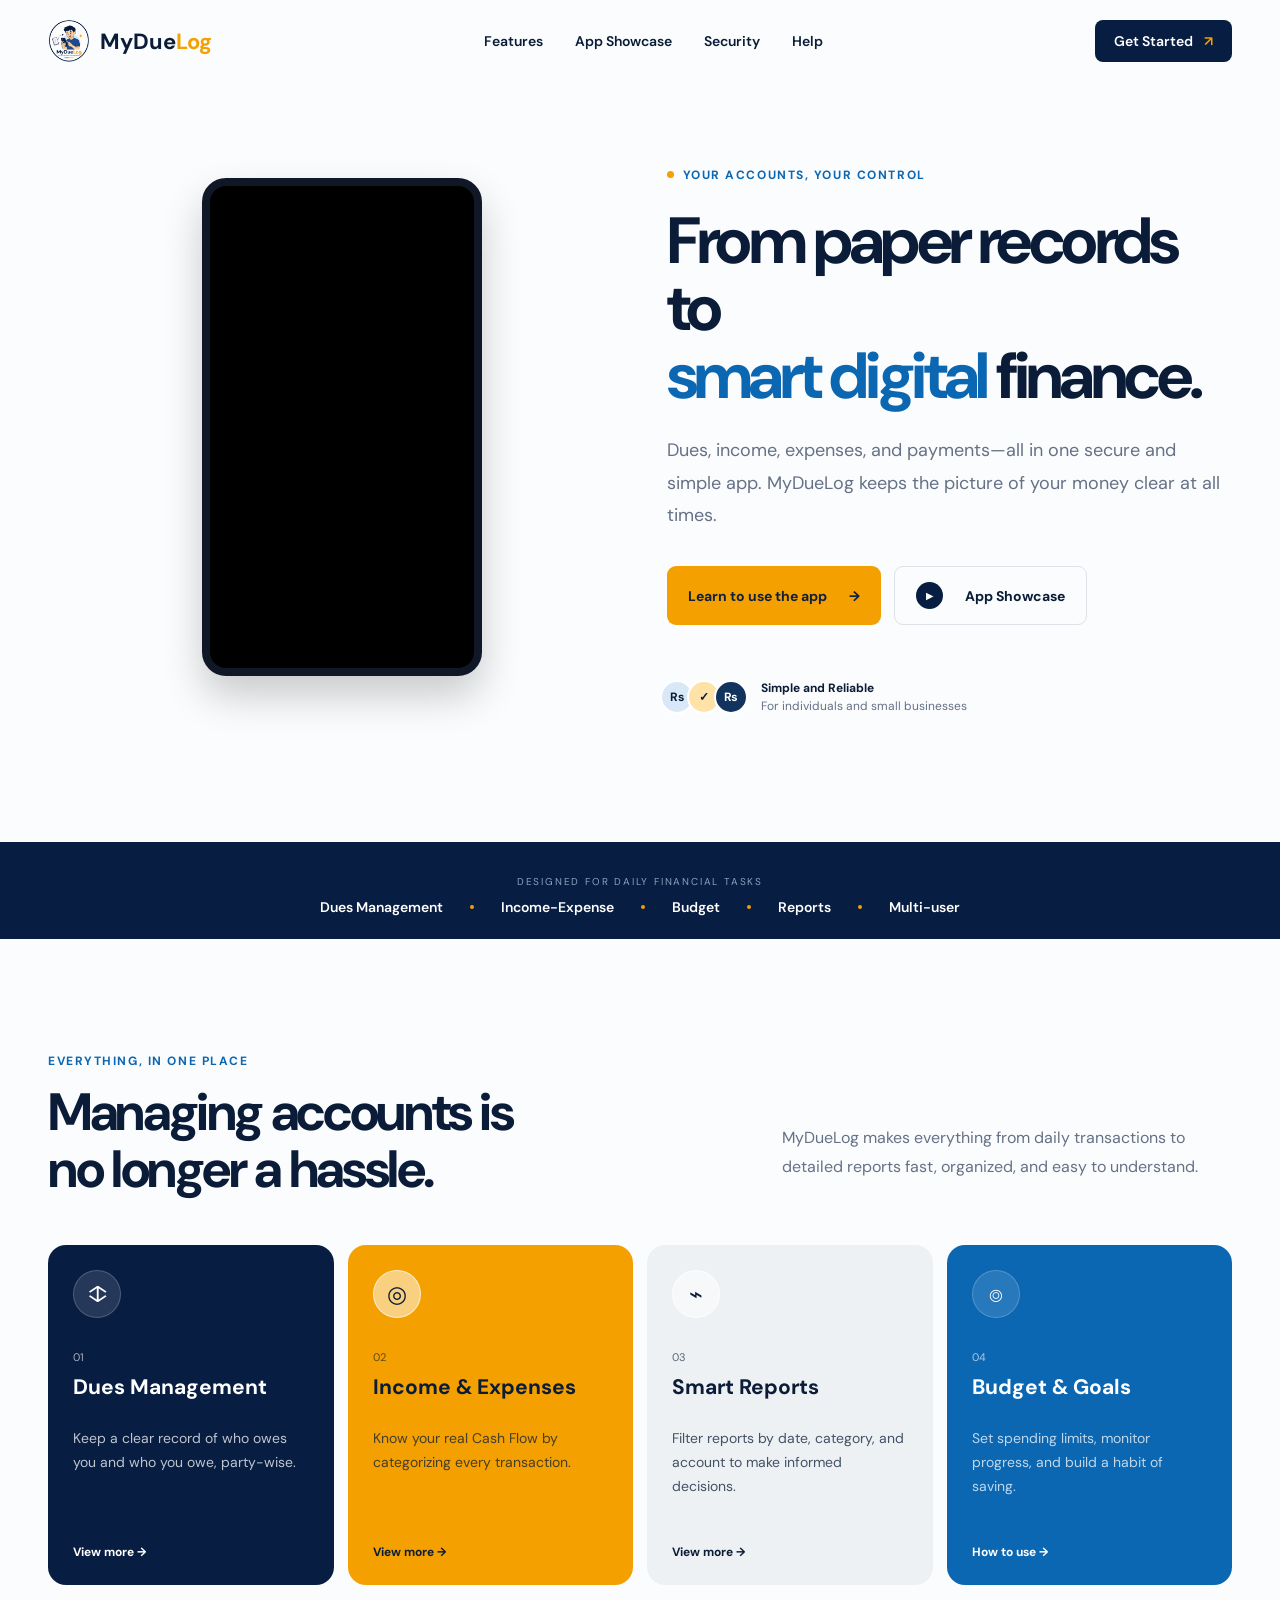
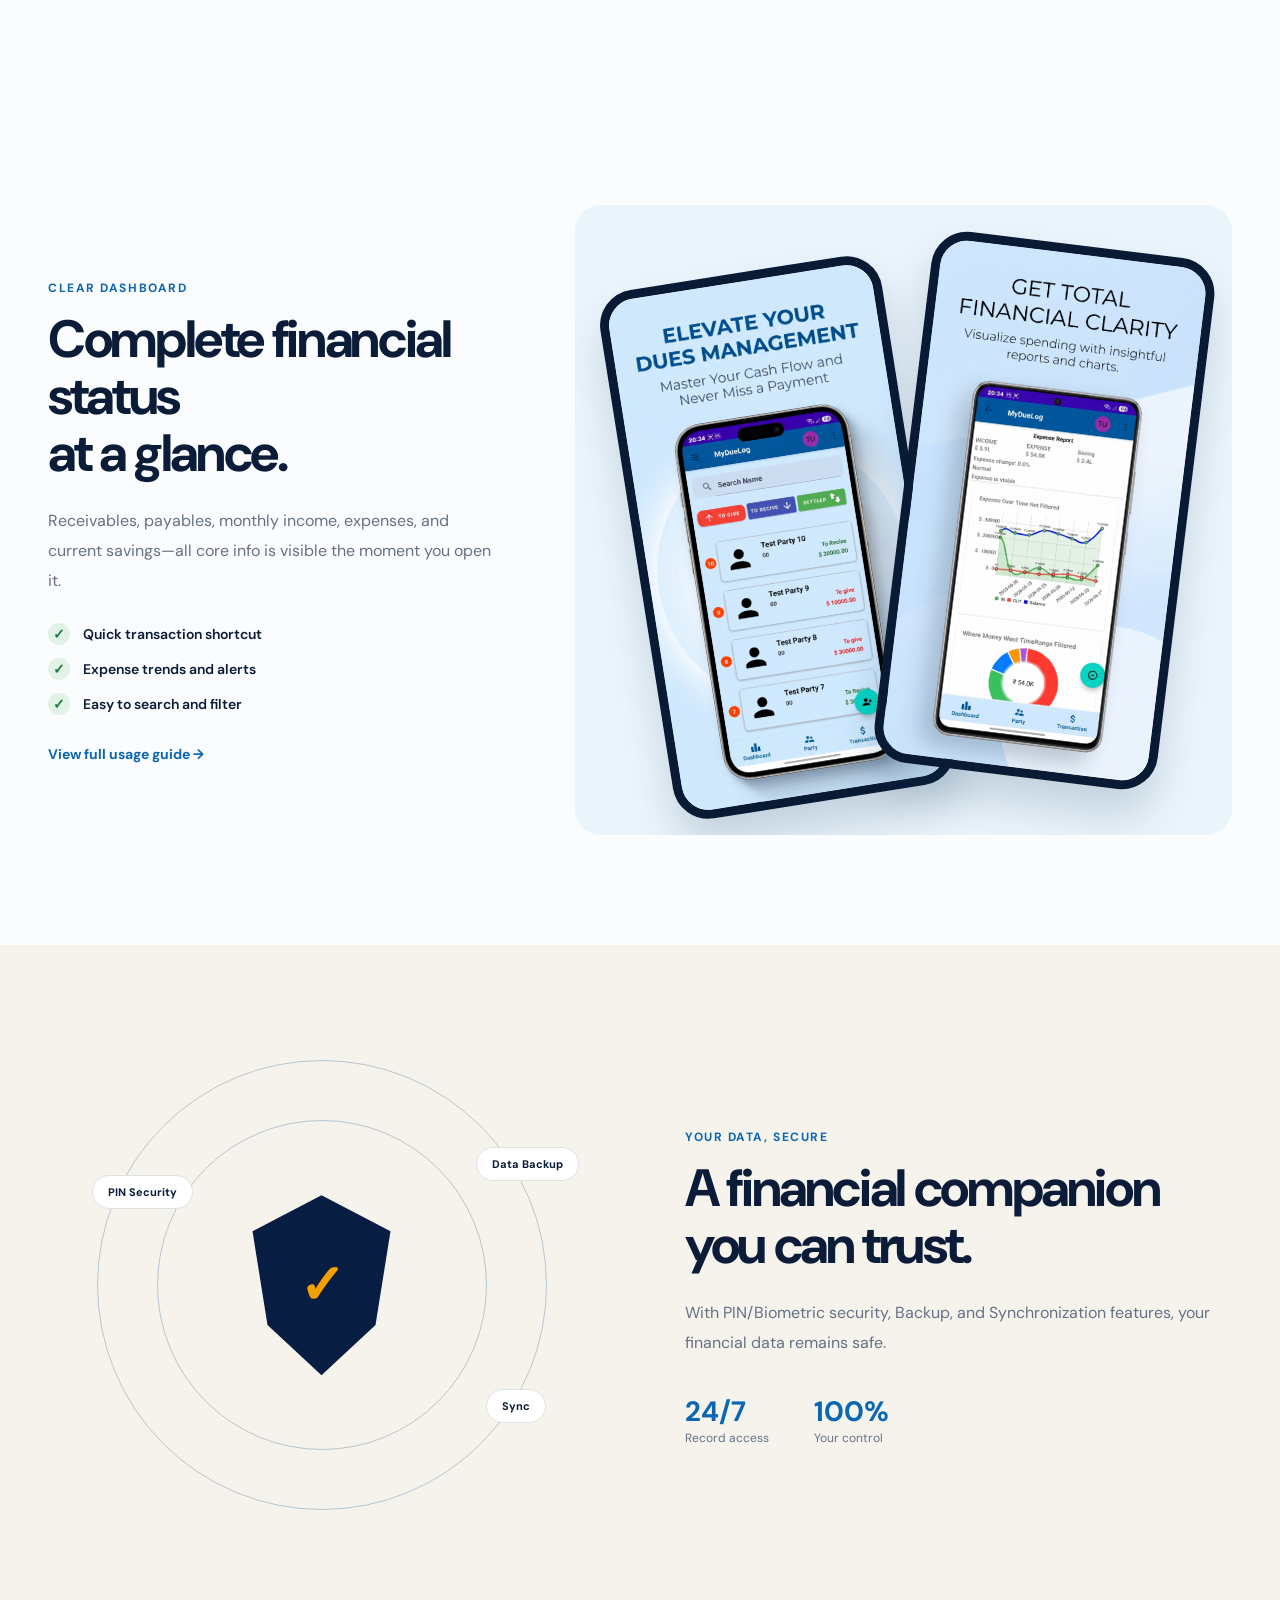
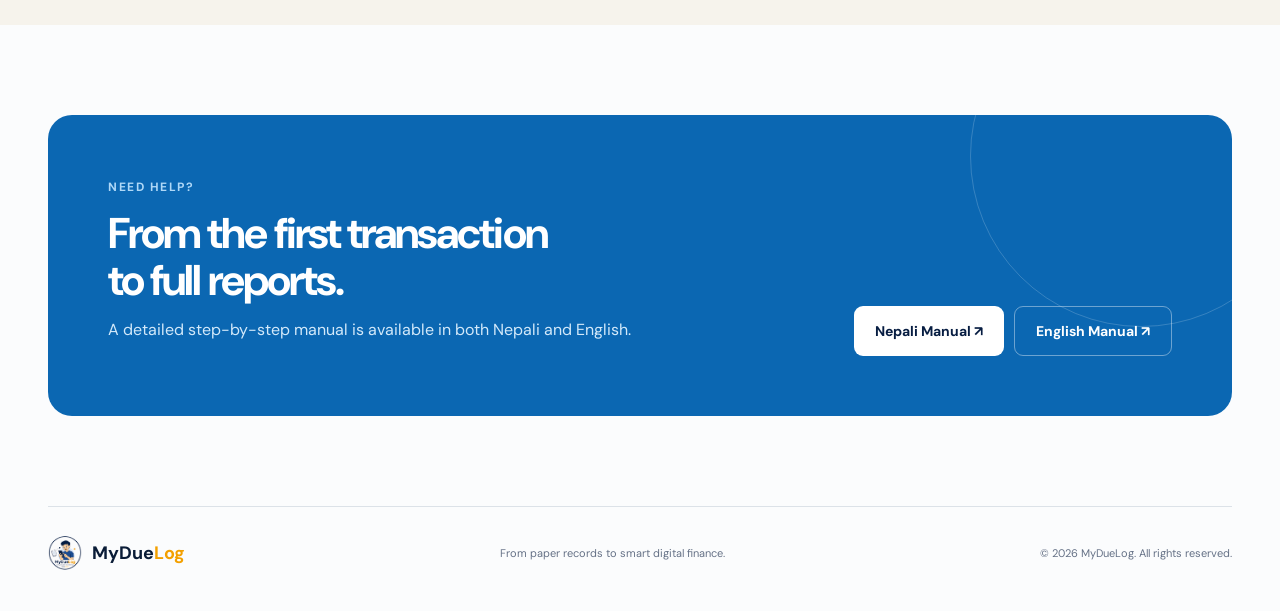
==== manual/index.html @ 01aeb129 "Update index.html" ====
<!doctype html>
<html lang="en">
<head>
  <meta charset="UTF-8" />
  <meta name="viewport" content="width=device-width, initial-scale=1.0" />
  <meta name="description" content="MyDueLog — Easily manage dues, income, expenses, and financial reports with this Android app." />
  <title>MyDueLog — Smart Digital Accounting</title>

  <link rel="preconnect" href="https://fonts.googleapis.com">
  <link rel="preconnect" href="https://fonts.gstatic.com" crossorigin>
  <link href="https://fonts.googleapis.com/css2?family=DM+Sans:wght@400;500;600;700&family=Noto+Sans+Devanagari:wght@400;500;600;700;800&display=swap" rel="stylesheet">

  <link rel="stylesheet" href="styles.css">
  <link rel="stylesheet" href="mobile.css">
</head>
  
<body>

<header class="site-header">
  <a class="brand" href="#home" aria-label="MyDueLog Homepage">
    <img src="images/app_logo_1024_1024.png" alt="MyDueLog Logo">
    <span>MyDue<span>Log</span></span>
  </a>

  <nav aria-label="Main Navigation">
    <a href="#features">Features</a>
    <a href="#showcase">App Showcase</a>
    <a href="#security">Security</a>
    <a href="#manual">Help</a>
  </nav>

  <a class="header-cta" href="#manual">
    Get Started <span>↗</span>
  </a>

  <button class="menu-btn" aria-label="Open Menu" aria-expanded="false">
    <span></span>
    <span></span>
  </button>
</header>

<main>

<section class="hero" id="home">

  <!-- १. भिडियोको भागलाई माथि ल्याइएको छ -->
  <div class="hero-visual reveal">
    
    <!-- Vimeo Mobile Video Container -->
    <div class="video-wrapper" style="position: relative; width: 100%; max-width: 280px; aspect-ratio: 9/16; margin: 0 auto 40px auto; border-radius: 24px; border: 8px solid #101828; overflow: hidden; box-shadow: 0 20px 40px rgba(0,0,0,0.2); z-index: 99; background: #000;">
      <iframe 
        src="https://player.vimeo.com/video/1214963630?badge=0&amp;autopause=0&amp;player_id=0&amp;app_id=58479&amp;autoplay=1&amp;muted=1&amp;loop=1" 
        frameborder="0" 
        allow="autoplay; fullscreen; picture-in-picture; clipboard-write; encrypted-media; web-share" 
        style="position:absolute; top:0; left:0; width:100%; height:100%;" 
        title="MyDueLog App Showcase">
      </iframe>
    </div>
    <script src="https://player.vimeo.com/api/player.js"></script>

  </div>

  <!-- २. लेखाइको भागलाई तल सारिएको छ -->
  <div class="hero-copy reveal">
    <div class="eyebrow">
      <span></span>
      Your accounts, your control
    </div>

    <h1>
      From paper records to<br>
      <em>smart digital</em> finance.
    </h1>

    <p>
      Dues, income, expenses, and payments—all in one secure and simple app.
      MyDueLog keeps the picture of your money clear at all times.
    </p>

    <div class="hero-actions">
      <a class="btn primary" href="#manual">
        Learn to use the app
        <span>→</span>
      </a>

      <a class="btn ghost" href="#showcase">
        <span class="play">▶</span>
        App Showcase
      </a>
    </div>

    <div class="trust-row">
      <div class="avatars">
        <span>Rs</span>
        <span>✓</span>
        <span>₨</span>
      </div>

      <p>
        <strong>Simple and Reliable</strong><br>
        For individuals and small businesses
      </p>
    </div>
  </div>

</section>

<section class="proof">
  <p>Designed for daily financial tasks</p>
  <div>
    <span>Dues Management</span>
    <i></i>
    <span>Income-Expense</span>
    <i></i>
    <span>Budget</span>
    <i></i>
    <span>Reports</span>
    <i></i>
    <span>Multi-user</span>
  </div>
</section>

<section class="features section" id="features">
  <div class="section-head reveal">
    <div>
      <span class="kicker">Everything, in one place</span>
      <h2>
        Managing accounts is<br>
        no longer a hassle.
      </h2>
    </div>
    <p>
      MyDueLog makes everything from daily transactions to detailed reports
      fast, organized, and easy to understand.
    </p>
  </div>

  <div class="feature-grid">
    <article class="feature-card dark reveal">
      <div class="icon">↕</div>
      <span>01</span>
      <h3>Dues Management</h3>
      <p>
        Keep a clear record of who owes you and
        who you owe, party-wise.
      </p>
      <a href="#showcase">View more →</a>
    </article>

    <article class="feature-card orange reveal">
      <div class="icon">◎</div>
      <span>02</span>
      <h3>Income & Expenses</h3>
      <p>
        Know your real Cash Flow by 
        categorizing every transaction.
      </p>
      <a href="#showcase">View more →</a>
    </article>

    <article class="feature-card light reveal">
      <div class="icon">⌁</div>
      <span>03</span>
      <h3>Smart Reports</h3>
      <p>
        Filter reports by date, category, and account
        to make informed decisions.
      </p>
      <a href="#showcase">View more →</a>
    </article>

    <article class="feature-card blue reveal">
      <div class="icon">⌾</div>
      <span>04</span>
      <h3>Budget & Goals</h3>
      <p>
        Set spending limits, monitor progress,
        and build a habit of saving.
      </p>
      <a href="#manual">How to use →</a>
    </article>
  </div>
</section>

<section class="showcase section" id="showcase">
  <div class="showcase-copy reveal">
    <span class="kicker">Clear Dashboard</span>
    <h2>
      Complete financial status<br>
      at a glance.
    </h2>
    <p>
      Receivables, payables, monthly income,
      expenses, and current savings—all core info
      is visible the moment you open it.
    </p>
    <ul>
      <li><span>✓</span> Quick transaction shortcut</li>
      <li><span>✓</span> Expense trends and alerts</li>
      <li><span>✓</span> Easy to search and filter</li>
    </ul>
    <a class="text-link" href="#manual">View full usage guide →</a>
  </div>

  <div class="showcase-art reveal">
    <div class="screen back">
      <img src="images/party_dues.jpeg" alt="Party Dues">
    </div>
    <div class="screen front">
      <img src="images/income_expense_report.jpeg" alt="Income Expense Report">
    </div>
  </div>
</section>

<section class="security section" id="security">
  <div class="security-art reveal">
    <div class="shield">✓</div>
    <div class="ring r1"></div>
    <div class="ring r2"></div>
    <span class="chip c1">PIN Security</span>
    <span class="chip c2">Data Backup</span>
    <span class="chip c3">Sync</span>
  </div>

  <div class="security-copy reveal">
    <span class="kicker">Your data, secure</span>
    <h2>
      A financial companion<br>
      you can trust.
    </h2>
    <p>
      With PIN/Biometric security, Backup, and 
      Synchronization features, your financial
      data remains safe.
    </p>
    <div class="stats">
      <div>
        <strong>24/7</strong>
        <span>Record access</span>
      </div>
      <div>
        <strong>100%</strong>
        <span>Your control</span>
      </div>
    </div>
  </div>
</section>

<section class="manual section" id="manual">
  <div class="manual-card reveal">
    <div>
      <span class="kicker">Need help?</span>
      <h2>
        From the first transaction<br>
        to full reports.
      </h2>
      <p>
        A detailed step-by-step manual is available
        in both Nepali and English.
      </p>
    </div>

    <div class="manual-actions">
      <a class="btn white" href="pdf/manual_nepali.pdf" target="_blank">
        Nepali Manual ↗
      </a>
      <a class="btn outline-white" href="pdf/manual_eng.pdf" target="_blank">
        English Manual ↗
      </a>
    </div>
  </div>
</section>

</main>

<footer>
  <a class="brand" href="#home">
    <img src="images/app_logo_1024_1024.png" alt="MyDueLog Logo">
    <span>MyDue<span>Log</span></span>
  </a>
  <p>From paper records to smart digital finance.</p>
  <p>© <span id="year"></span> MyDueLog. All rights reserved.</p>
</footer>

<script src="script.js"></script>

</body>
</html>
---- manual/styles.css ----
:root{--navy:#071d42;--blue:#0b67b2;--orange:#f3a000;--cream:#f6f3ec;--ink:#0a1c37;--muted:#657186;--white:#fff;--line:#dce2e8}*{box-sizing:border-box}html{scroll-behavior:smooth}body{margin:0;color:var(--ink);background:#fbfcfd;font-family:"DM Sans","Noto Sans Devanagari",sans-serif}a{color:inherit;text-decoration:none}img{display:block;max-width:100%}.site-header{height:82px;display:flex;align-items:center;justify-content:space-between;max-width:1240px;margin:auto;padding:0 28px;position:relative;z-index:20}.brand{display:flex;align-items:center;gap:10px;font-size:22px;font-weight:700}.brand img{width:42px;height:42px;border-radius:50%}.brand>span>span{color:var(--orange)}nav{display:flex;gap:32px;font-size:14px;font-weight:600}nav a{transition:.2s}nav a:hover{color:var(--orange)}.header-cta{background:var(--navy);color:#fff;padding:12px 19px;border-radius:8px;font-size:14px;font-weight:600}.header-cta span{color:var(--orange);margin-left:8px}.menu-btn{display:none;border:0;background:none}.hero{max-width:1240px;min-height:700px;margin:auto;padding:60px 28px 90px;display:grid;grid-template-columns:1.02fr .98fr;align-items:center;gap:30px;overflow:hidden}.eyebrow,.kicker{text-transform:uppercase;letter-spacing:.13em;font-size:12px;font-weight:700;color:var(--blue)}.eyebrow{display:flex;align-items:center;gap:9px}.eyebrow span{height:7px;width:7px;background:var(--orange);border-radius:50%}.hero h1{font-size:clamp(50px,5.1vw,76px);line-height:1.04;letter-spacing:-.055em;margin:24px 0}.hero h1 em{color:var(--blue);font-style:normal}.hero-copy>p{max-width:570px;color:var(--muted);font-size:18px;line-height:1.8}.hero-actions{display:flex;gap:13px;margin:35px 0}.btn{display:inline-flex;align-items:center;justify-content:center;gap:22px;border-radius:9px;padding:15px 21px;font-weight:700;font-size:14px}.btn.primary{background:var(--orange);color:#12213b}.btn.ghost{border:1px solid var(--line)}.play{background:var(--navy);color:white;width:27px;height:27px;border-radius:50%;display:grid;place-items:center;font-size:9px}.trust-row{display:flex;align-items:center;gap:13px;margin-top:42px}.trust-row p{font-size:12px;line-height:1.5;color:var(--muted)}.trust-row strong{color:var(--ink)}.avatars{display:flex}.avatars span{width:34px;height:34px;display:grid;place-items:center;border-radius:50%;background:#d9e8f6;border:2px solid white;margin-left:-7px;font-size:12px;font-weight:700}.avatars span:nth-child(2){background:#ffe2a8}.avatars span:nth-child(3){background:#12335d;color:#fff}.hero-visual{height:610px;position:relative;display:grid;place-items:center}.orb{position:absolute;width:480px;height:480px;border-radius:50%;background:linear-gradient(145deg,#d9edff,#f0f7fc);box-shadow:inset 0 0 0 1px #d7e8f7}.phone-card{width:315px;height:560px;border:10px solid #061a35;border-radius:46px;overflow:hidden;position:relative;z-index:2;box-shadow:0 28px 55px #0c37622e;transform:rotate(2deg)}.phone-card img{width:100%;height:100%;object-fit:cover;object-position:center 47%}.float-card{position:absolute;z-index:4;background:white;border:1px solid #e4e9ee;box-shadow:0 12px 30px #0c37621c;padding:12px 18px;border-radius:12px;display:flex;gap:12px;align-items:center}.float-card>span{width:34px;height:34px;border-radius:50%;display:grid;place-items:center;font-weight:700}.float-card small,.float-card strong{display:block}.float-card small{font-size:10px;color:var(--muted);margin-bottom:3px}.float-card strong{font-size:14px}.receive{left:5px;top:175px}.receive>span{background:#daf1e1;color:#21804a}.report{right:0;bottom:95px}.report>span{background:#ffe7b7;color:#b27300}.dot-grid{position:absolute;right:5px;top:60px;width:90px;height:85px;background-image:radial-gradient(#8eb4d3 1.2px,transparent 1.2px);background-size:12px 12px}.proof{background:var(--navy);color:#fff;padding:23px 30px;text-align:center}.proof>p{font-size:10px;text-transform:uppercase;letter-spacing:.18em;color:#8ca1bd}.proof>div{display:flex;align-items:center;justify-content:center;gap:27px;font-size:14px;font-weight:600}.proof i{width:4px;height:4px;background:var(--orange);border-radius:50%}.section{max-width:1240px;margin:auto;padding:110px 28px}.section-head{display:flex;justify-content:space-between;align-items:end;margin-bottom:48px}.section h2{font-size:clamp(38px,4.1vw,58px);line-height:1.08;letter-spacing:-.045em;margin:14px 0 0}.section-head>p{max-width:450px;color:var(--muted);line-height:1.8}.feature-grid{display:grid;grid-template-columns:repeat(4,1fr);gap:14px}.feature-card{min-height:340px;border-radius:18px;padding:25px;display:flex;flex-direction:column;transition:transform .25s}.feature-card:hover{transform:translateY(-7px)}.feature-card .icon{width:48px;height:48px;border-radius:50%;display:grid;place-items:center;background:#ffffff1f;border:1px solid #ffffff30;font-size:23px}.feature-card>span{margin:32px 0 9px;font-size:11px;opacity:.65}.feature-card h3{font-size:21px;margin:0 0 12px}.feature-card p{font-size:14px;line-height:1.7;opacity:.74}.feature-card a{font-size:12px;font-weight:700;margin-top:auto}.dark{background:var(--navy);color:white}.orange{background:var(--orange)}.orange .icon,.light .icon{background:#ffffff80;border-color:#ffffff99}.light{background:#eef1f3}.blue{background:var(--blue);color:white}.showcase{display:grid;grid-template-columns:.82fr 1.18fr;gap:70px;align-items:center}.showcase-copy>p,.security-copy>p{color:var(--muted);line-height:1.85;margin:25px 0}.showcase ul{list-style:none;padding:0;margin:28px 0}.showcase li{margin:13px 0;font-size:14px;font-weight:600}.showcase li span{display:inline-grid;place-items:center;background:#e1f3e7;color:#1e7b43;border-radius:50%;width:22px;height:22px;margin-right:10px}.text-link{font-weight:700;color:var(--blue);font-size:14px}.text-link span{margin-left:12px}.showcase-art{height:630px;position:relative;background:#eaf4fb;border-radius:26px;overflow:hidden}.screen{position:absolute;width:285px;height:535px;border:9px solid #081a34;border-radius:36px;overflow:hidden;box-shadow:0 26px 40px #12395c2d}.screen img{width:100%;height:100%;object-fit:cover}.screen.back{left:60px;top:65px;transform:rotate(-9deg)}.screen.front{right:45px;top:38px;transform:rotate(7deg)}.security{max-width:none;background:var(--cream);display:grid;grid-template-columns:1fr 1fr;align-items:center;padding-left:max(28px,calc((100vw - 1184px)/2));padding-right:max(28px,calc((100vw - 1184px)/2));gap:90px}.security-art{height:460px;position:relative;display:grid;place-items:center}.shield{width:150px;height:180px;background:var(--navy);color:var(--orange);display:grid;place-items:center;font-size:55px;font-weight:700;clip-path:polygon(50% 0,96% 20%,86% 72%,50% 100%,14% 72%,4% 20%);position:relative;z-index:2}.ring{position:absolute;border:1px solid #b8c6d0;border-radius:50%}.r1{width:330px;height:330px}.r2{width:450px;height:450px}.chip{position:absolute;background:white;border:1px solid #dde2e3;border-radius:30px;padding:9px 15px;font-size:11px;font-weight:700;z-index:3}.c1{left:8%;top:26%}.c2{right:3%;top:20%}.c3{right:9%;bottom:20%}.stats{display:flex;gap:45px;margin-top:35px}.stats div{display:flex;flex-direction:column}.stats strong{font-size:28px;color:var(--blue)}.stats span{font-size:12px;color:var(--muted)}.manual{padding-top:90px;padding-bottom:90px}.manual-card{background:var(--blue);color:#fff;border-radius:24px;padding:60px;display:flex;justify-content:space-between;align-items:end;position:relative;overflow:hidden}.manual-card:after{content:"";position:absolute;width:340px;height:340px;border:1px solid #ffffff2e;border-radius:50%;right:-80px;top:-130px}.manual-card .kicker{color:#afd8f7}.manual-card p{color:#d3e9fa}.manual-actions{display:flex;gap:10px;position:relative;z-index:2}.white{background:#fff;color:var(--navy)}.outline-white{border:1px solid #ffffff66}.manual-card h2{font-size:43px}footer{max-width:1184px;margin:auto;padding:28px 0 40px;border-top:1px solid var(--line);display:flex;align-items:center;justify-content:space-between;color:var(--muted);font-size:11px}footer .brand{color:var(--ink);font-size:18px}footer .brand img{width:34px;height:34px}.reveal{opacity:0;transform:translateY(22px);transition:.7s ease}.reveal.visible{opacity:1;transform:none}@media(max-width:950px){nav,.header-cta{display:none}.menu-btn{display:block}.menu-btn span{display:block;width:23px;height:2px;background:var(--navy);margin:5px}.hero{grid-template-columns:1fr;padding-top:40px}.hero-copy{text-align:center}.eyebrow{justify-content:center}.hero-copy>p{margin-inline:auto}.hero-actions,.trust-row{justify-content:center}.feature-grid{grid-template-columns:1fr 1fr}.showcase{grid-template-columns:1fr}.showcase-copy{text-align:center}.showcase ul{display:inline-block;text-align:left}.security{grid-template-columns:1fr;gap:20px}.manual-card{display:block}.manual-actions{margin-top:30px}footer{margin:0 28px}.section-head{display:block}.section-head>p{margin-top:25px}}@media(max-width:600px){.site-header{height:70px;padding:0 18px}.hero{padding:35px 18px 70px;min-height:auto}.hero h1{font-size:45px}.hero-copy>p{font-size:16px}.hero-actions{flex-direction:column}.trust-row{margin-top:28px}.hero-visual{height:500px}.orb{width:360px;height:360px}.phone-card{width:245px;height:445px;border-radius:38px}.float-card{padding:9px 11px}.receive{left:-5px;top:130px}.report{right:-8px;bottom:50px}.proof>div{gap:10px;flex-wrap:wrap}.proof i{display:none}.proof span{background:#ffffff0d;padding:7px 10px;border-radius:6px}.section{padding:75px 18px}.feature-grid{grid-template-columns:1fr}.feature-card{min-height:290px}.section h2{font-size:40px}.showcase{gap:40px}.showcase-art{height:480px}.screen{width:215px;height:410px}.screen.back{left:12px}.screen.front{right:8px}.security{padding:75px 18px}.security-art{height:370px;transform:scale(.82)}.stats{justify-content:center}.security-copy{text-align:center}.manual-card{padding:38px 24px}.manual-card h2{font-size:35px}.manual-actions{flex-direction:column}footer{padding:30px 0;flex-direction:column;gap:16px;text-align:center}}
---- manual/mobile.css ----
@media (max-width: 950px) {
  nav.open {
    display: flex;
    position: absolute;
    top: 70px;
    left: 18px;
    right: 18px;
    flex-direction: column;
    gap: 0;
    padding: 8px;
    background: #fff;
    border: 1px solid var(--line);
    border-radius: 12px;
    box-shadow: 0 16px 35px #071d421a;
  }
  nav.open a { padding: 13px 14px; }
}
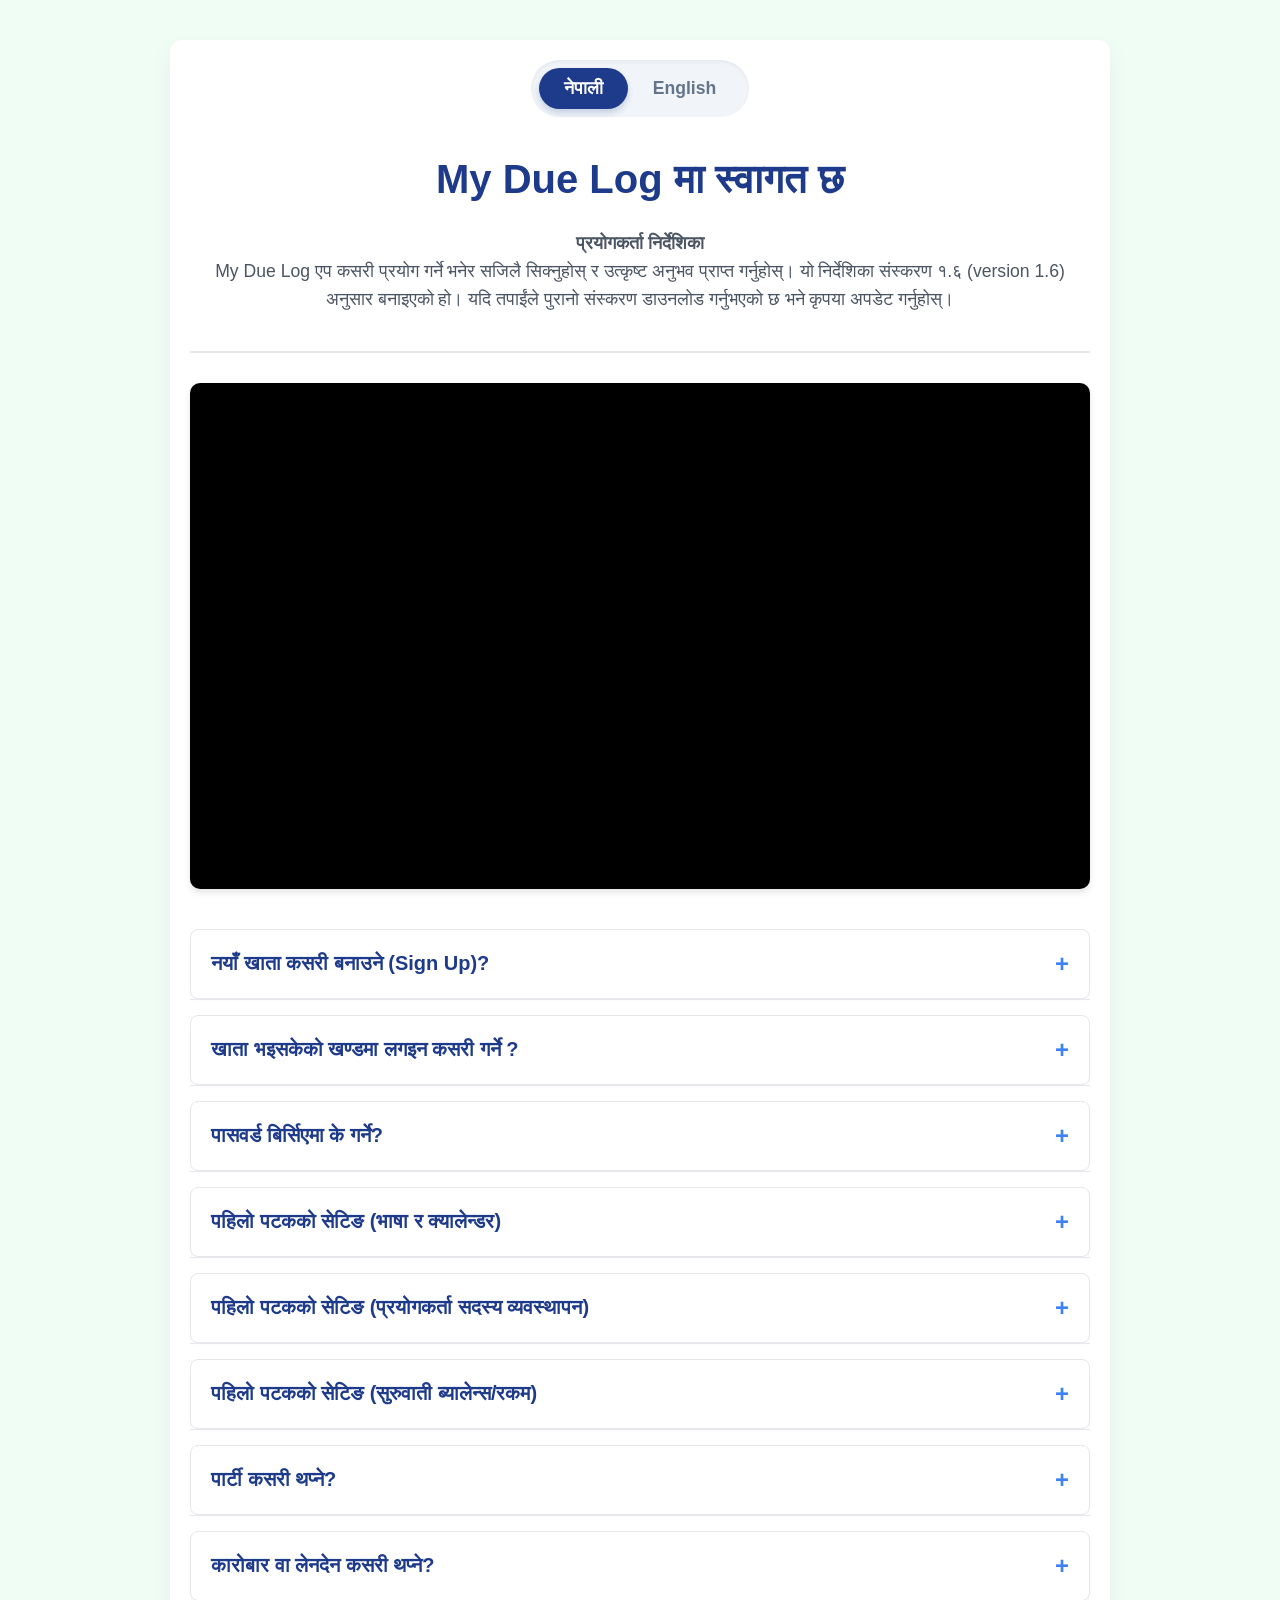
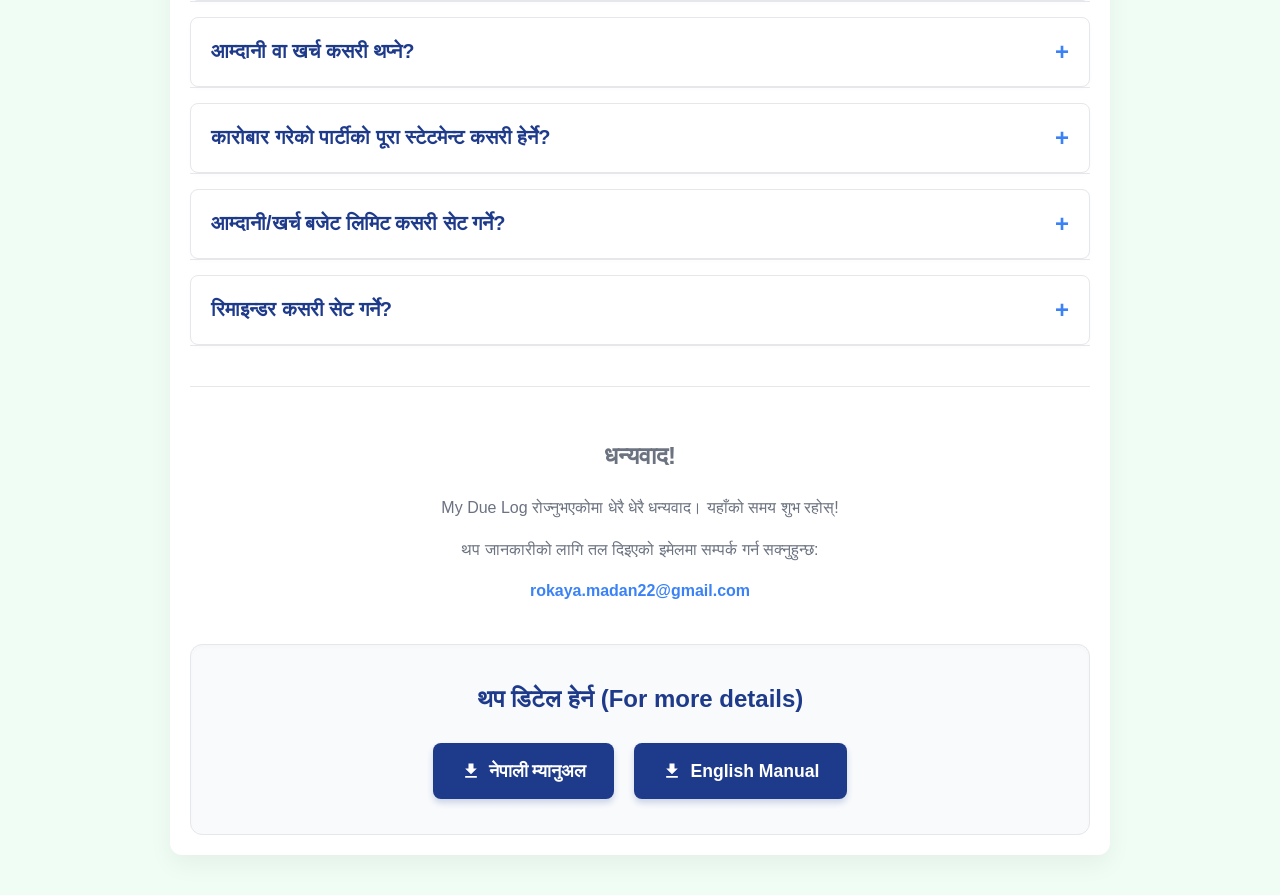
==== commit c8348037: "Update index.html" ====
--- a/manual/index.html
+++ b/manual/index.html
@@ -1,288 +1,720 @@
-<!doctype html>
+<!DOCTYPE html>
 <html lang="en">
 <head>
-  <meta charset="UTF-8" />
-  <meta name="viewport" content="width=device-width, initial-scale=1.0" />
-  <meta name="description" content="MyDueLog — Easily manage dues, income, expenses, and financial reports with this Android app." />
-  <title>MyDueLog — Smart Digital Accounting</title>
-
-  <link rel="preconnect" href="https://fonts.googleapis.com">
-  <link rel="preconnect" href="https://fonts.gstatic.com" crossorigin>
-  <link href="https://fonts.googleapis.com/css2?family=DM+Sans:wght@400;500;600;700&family=Noto+Sans+Devanagari:wght@400;500;600;700;800&display=swap" rel="stylesheet">
-
-  <link rel="stylesheet" href="styles.css">
-  <link rel="stylesheet" href="mobile.css">
+    <meta charset="UTF-8">
+    <meta name="viewport" content="width=device-width, initial-scale=1.0">
+    <title>My Due Log - User Guide / प्रयोगकर्ता निर्देशिका</title>
+    <style>
+        :root {
+            --primary: #1e3a8a; 
+            --secondary: #3b82f6; 
+            --background: #f0fdf4; 
+            --text-color: #1f2937;
+            --panel-bg: #ffffff;
+            --border: #e5e7eb;
+        }
+        body {
+            font-family: 'Segoe UI', Roboto, Helvetica, Arial, sans-serif;
+            line-height: 1.6;
+            background-color: var(--background);
+            color: var(--text-color);
+            margin: 0;
+            padding: 0;
+        }
+        .container {
+            max-width: 900px;
+            margin: 40px auto;
+            padding: 20px;
+            background: #ffffff;
+            box-shadow: 0 10px 25px rgba(0,0,0,0.05);
+            border-radius: 12px;
+        }
+        
+        /* Language Switcher Styles */
+        .lang-switch-container {
+            display: flex;
+            justify-content: center;
+            margin-bottom: 30px;
+            background: #f1f5f9;
+            padding: 8px;
+            border-radius: 50px;
+            width: fit-content;
+            margin-left: auto;
+            margin-right: auto;
+            box-shadow: inset 0 2px 4px rgba(0,0,0,0.05);
+        }
+        .lang-btn {
+            background: transparent;
+            border: none;
+            padding: 10px 25px;
+            font-size: 1.1rem;
+            font-weight: bold;
+            color: #64748b;
+            cursor: pointer;
+            border-radius: 50px;
+            transition: all 0.3s ease;
+        }
+        .lang-btn.active {
+            background: var(--primary);
+            color: white;
+            box-shadow: 0 4px 6px rgba(30,58,138,0.2);
+        }
+
+        .header {
+            text-align: center;
+            margin-bottom: 30px;
+            padding-bottom: 20px;
+            border-bottom: 2px solid var(--border);
+        }
+        .header h1 {
+            color: var(--primary);
+            font-size: 2.5rem;
+            margin-bottom: 10px;
+        }
+        .header p {
+            font-size: 1.1rem;
+            color: #4b5563;
+        }
+        .video-container {
+            position: relative;
+            padding-bottom: 56.25%;
+            height: 0;
+            overflow: hidden;
+            max-width: 100%;
+            background: #000;
+            border-radius: 10px;
+            margin-bottom: 40px;
+            box-shadow: 0 4px 6px rgba(0,0,0,0.1);
+        }
+        .video-container iframe, .video-container video {
+            position: absolute;
+            top: 0;
+            left: 0;
+            width: 100%;
+            height: 100%;
+            border: none;
+        }
+        .accordion {
+            background-color: var(--panel-bg);
+            color: var(--primary);
+            cursor: pointer;
+            padding: 20px;
+            width: 100%;
+            border: 1px solid var(--border);
+            border-radius: 8px;
+            text-align: left;
+            outline: none;
+            font-size: 1.25rem;
+            font-weight: 600;
+            transition: 0.3s;
+            margin-top: 15px;
+            display: flex;
+            justify-content: space-between;
+            align-items: center;
+            box-shadow: 0 2px 4px rgba(0,0,0,0.02);
+        }
+        .active-acc, .accordion:hover {
+            background-color: #f8fafc;
+            border-color: var(--secondary);
+            color: var(--secondary);
+        }
+        .accordion:after {
+            content: '\002B';
+            font-size: 1.5rem;
+            font-weight: bold;
+            color: var(--secondary);
+            margin-left: 10px;
+            transition: 0.3s;
+        }
+        .active-acc:after {
+            content: "\2212";
+        }
+        .panel {
+            padding: 0 20px;
+            background-color: var(--panel-bg);
+            max-height: 0;
+            overflow: hidden;
+            transition: max-height 0.3s ease-out;
+            border-left: 1px solid var(--border);
+            border-right: 1px solid var(--border);
+            border-bottom: 1px solid var(--border);
+            border-radius: 0 0 8px 8px;
+            margin-bottom: 5px;
+        }
+        .panel-content {
+            padding: 20px 0;
+        }
+        .panel p {
+            margin-bottom: 15px;
+            font-size: 1.05rem;
+        }
+        .panel ul {
+            list-style-type: none;
+            padding: 0;
+        }
+        .panel li {
+            margin-bottom: 12px;
+            padding: 15px;
+            background: #f1f5f9;
+            border-left: 4px solid var(--secondary);
+            border-radius: 4px;
+            font-size: 1.05rem;
+        }
+        .manual-section {
+            text-align: center;
+            margin-top: 40px;
+            padding: 35px 20px;
+            background-color: #f8fafc;
+            border-radius: 12px;
+            border: 1px solid var(--border);
+            box-shadow: inset 0 2px 4px rgba(0,0,0,0.02);
+        }
+        .manual-section h3 {
+            color: var(--primary);
+            margin-bottom: 25px;
+            font-size: 1.5rem;
+            margin-top: 0;
+        }
+        .manual-buttons {
+            display: flex;
+            justify-content: center;
+            gap: 20px;
+            flex-wrap: wrap;
+        }
+        .btn {
+            display: inline-flex;
+            align-items: center;
+            padding: 14px 28px;
+            background-color: var(--primary);
+            color: #ffffff !important;
+            text-decoration: none !important;
+            font-size: 1.1rem;
+            font-weight: bold;
+            border-radius: 8px;
+            transition: all 0.3s ease;
+            box-shadow: 0 4px 6px rgba(30,58,138,0.2);
+        }
+        .btn:hover {
+            background-color: var(--secondary);
+            transform: translateY(-3px);
+            box-shadow: 0 6px 12px rgba(59,130,246,0.3);
+        }
+        .btn svg {
+            margin-right: 8px;
+            width: 20px;
+            height: 20px;
+            fill: currentColor;
+        }
+        .footer {
+            text-align: center;
+            margin-top: 40px;
+            padding-top: 30px;
+            border-top: 1px solid var(--border);
+            color: #6b7280;
+        }
+        .footer a {
+            color: var(--secondary);
+            text-decoration: none;
+            font-weight: 600;
+        }
+    </style>
 </head>
-  
 <body>
-
-<header class="site-header">
-  <a class="brand" href="#home" aria-label="MyDueLog Homepage">
-    <img src="images/app_logo_1024_1024.png" alt="MyDueLog Logo">
-    <span>MyDue<span>Log</span></span>
-  </a>
-
-  <nav aria-label="Main Navigation">
-    <a href="#features">Features</a>
-    <a href="#showcase">App Showcase</a>
-    <a href="#security">Security</a>
-    <a href="#manual">Help</a>
-  </nav>
-
-  <a class="header-cta" href="#manual">
-    Get Started <span>↗</span>
-  </a>
-
-  <button class="menu-btn" aria-label="Open Menu" aria-expanded="false">
-    <span></span>
-    <span></span>
-  </button>
-</header>
-
-<main>
-
-<section class="hero" id="home">
-
-  <!-- १. भिडियोको भागलाई माथि ल्याइएको छ -->
-  <div class="hero-visual reveal">
-    
-    <!-- Vimeo Mobile Video Container -->
-    <div class="video-wrapper" style="position: relative; width: 100%; max-width: 280px; aspect-ratio: 9/16; margin: 0 auto 40px auto; border-radius: 24px; border: 8px solid #101828; overflow: hidden; box-shadow: 0 20px 40px rgba(0,0,0,0.2); z-index: 99; background: #000;">
-      <iframe 
-        src="https://player.vimeo.com/video/1214963630?badge=0&amp;autopause=0&amp;player_id=0&amp;app_id=58479&amp;autoplay=1&amp;muted=1&amp;loop=1" 
-        frameborder="0" 
-        allow="autoplay; fullscreen; picture-in-picture; clipboard-write; encrypted-media; web-share" 
-        style="position:absolute; top:0; left:0; width:100%; height:100%;" 
-        title="MyDueLog App Showcase">
-      </iframe>
+    <div class="container">
+        
+        <!-- Language Switcher -->
+        <div class="lang-switch-container">
+            <button id="btn-ne" class="lang-btn active" onclick="setLanguage('ne')">नेपाली</button>
+            <button id="btn-en" class="lang-btn" onclick="setLanguage('en')">English</button>
+        </div>
+
+        <!-- ==============================================
+                          NEPALI CONTENT 
+             ============================================== -->
+        <div id="content-ne">
+            <div class="header">
+                <h1>My Due Log मा स्वागत छ</h1>
+                <p><strong>प्रयोगकर्ता निर्देशिका</strong><br>
+                My Due Log एप कसरी प्रयोग गर्ने भनेर सजिलै सिक्नुहोस् र उत्कृष्ट अनुभव प्राप्त गर्नुहोस्। यो निर्देशिका संस्करण १.६ (version 1.6) अनुसार बनाइएको हो। यदि तपाईंले पुरानो संस्करण डाउनलोड गर्नुभएको छ भने कृपया अपडेट गर्नुहोस्।</p>
+            </div>
+
+
+            <!-- YouTube Video Embed for Nepali -->
+            <div class="video-container">
+              <iframe width="560" height="315" src="https://www.youtube.com/embed/qnRjB6tPHvA?si=w1ixzlt_tI-mZ-3F&autoplay=1&mute=1" title="YouTube video player" frameborder="0" allow="accelerometer; autoplay; clipboard-write; encrypted-media; gyroscope; picture-in-picture; web-share" referrerpolicy="strict-origin-when-cross-origin" allowfullscreen></iframe>
+            </div>
+
+            <!-- Section 1 -->
+            <button class="accordion">नयाँ खाता कसरी बनाउने (Sign Up)?</button>
+            <div class="panel">
+                <div class="panel-content">
+                    <ul>
+                        <li><strong>१ Sign Up:</strong> यदि तपाइँ पहिलो पटक एप खोल्दै हुनुहुन्छ भने तलको 'Sign Up' बटनमा क्लिक गर्नुहोस्।</li>
+                        <li><strong>२ Fill Details:</strong> नयाँ खाता बनाउने फारम खुल्नेछ। त्यहाँ आफ्नो पूरा नाम र इमेल ठेगाना राख्नुहोस्।</li>
+                        <li><strong>३ Set Password:</strong> आफूले सम्झने नयाँ पासवर्ड राख्नुहोस् र त्यही पासवर्ड पुनः टाइप गर्नुहोस्।</li>
+                        <li><strong>४ Register:</strong> प्राइभेसी पोलिसीमा टिक लगाएर 'Register' बटन थिच्नुहोस्।</li>
+                        <li><strong>५ Congratulations!:</strong> खाता बनिसकेपछि ड्यासबोर्ड खुल्नेछ। पछि खोल्दा यही इमेल र पासवर्ड प्रयोग गर्नुहोस्।</li>
+                    </ul>
+                </div>
+            </div>
+
+            <!-- Section 2 -->
+            <button class="accordion">खाता भइसकेको खण्डमा लगइन कसरी गर्ने ?</button>
+            <div class="panel">
+                <div class="panel-content">
+                    <p>यदि तपाईंले पहिले नै खाता बनाइसक्नु भएको छ भने एप खोल्न तलका चरणहरू पालना गर्नुहोस्:</p>
+                    <ul>
+                        <li><strong>१ Go to Login Screen:</strong> यदि तपाईं साइन अप स्क्रिनमा हुनुहुन्छ भने, त्यहाँ रहेको 'Already have an account? Login here' मा थिच्नुहोस्।</li>
+                        <li><strong>२ Enter Email Address:</strong> लगइन स्क्रिनमा इमेल ठेगाना राख्ने ठाउँमा आफ्नो इमेल राख्नुहोस्।</li>
+                        <li><strong>३ Enter Password:</strong> पासवर्ड राख्ने ठाउँमा खाता बनाउँदा राखेको पासवर्ड राख्नुहोस्।</li>
+                        <li><strong>४ Login:</strong> इमेल र पासवर्ड सही राखेपछि तल रहेको 'Login' बटन थिच्नुहोस्। लगइन भएपछि एपको ड्यासबोर्ड खुल्नेछ।</li>
+                    </ul>
+                </div>
+            </div>
+
+            <!-- Section 3 -->
+            <button class="accordion">पासवर्ड बिर्सिएमा के गर्ने?</button>
+            <div class="panel">
+                <div class="panel-content">
+                    <ul>
+                        <li><strong>१ Click Forgot Password:</strong> पासवर्ड बिर्सनुभयो भने लगइन स्क्रिनमा रहेको 'Forgot Password' मा क्लिक गर्नुहोस्।</li>
+                        <li><strong>२ Enter Email Address:</strong> पासवर्ड रिसेट गर्ने डाइलग खुल्नेछ। त्यहाँ आफ्नो इमेल ठेगाना राख्नुहोस्।</li>
+                        <li><strong>३ Click Send Button:</strong> इमेल राखिसकेपछि 'Send' बटन क्लिक गर्नुहोस्।</li>
+                        <li><strong>४ Reset Password:</strong> इमेलमा पासवर्ड रिसेट गर्ने लिंक आउनेछ। त्यसमा क्लिक गरेर नयाँ पासवर्ड बनाउन सक्नुहुन्छ।</li>
+                    </ul>
+                </div>
+            </div>
+
+            <!-- Section 4 -->
+            <button class="accordion">पहिलो पटकको सेटिङ (भाषा र क्यालेन्डर)</button>
+            <div class="panel">
+                <div class="panel-content">
+                    <p>यदि तपाईं पहिलो पटक एप खोल्दै हुनुहुन्छ वा भाषा र क्यालेन्डर सेट गर्नुपर्नेछ भने तलका चरणहरू पालना गर्नुहोस्:</p>
+                    <ul>
+                        <li><strong>१ Open Menu:</strong> ड्यासबोर्डको माथि दायाँ कुनामा रहेको तीनवटा थोप्लामा क्लिक गर्नुहोस्।</li>
+                        <li><strong>२ Go to Settings:</strong> त्यसपछि 'Setting' मा क्लिक गर्नुहोस्।</li>
+                        <li><strong>३ Change Language:</strong> सेटिङमा 'Change Language' (भाषा परिवर्तन) मा क्लिक गर्नुहोस्।</li>
+                        <li><strong>४ Choose Language:</strong> आफ्नो अनुकूल भाषा (नेपाली वा अङ्ग्रेजी) छान्नुहोस्।</li>
+                    </ul>
+                    <p><strong>ध्यान दिनुपर्ने कुराहरू:</strong><br>
+                    अङ्ग्रेजी भाषा छान्नुभयो भने कारोबार गर्दा मिति अङ्ग्रेजी (A.D.) मा लेख्नुपर्छ।<br>
+                    नेपाली भाषा छान्नुभयो भने कारोबार गर्दा मिति विक्रम संवत् (B.S.) मा लेख्नुपर्छ।</p>
+                </div>
+            </div>
+
+            <!-- Section 5/6 -->
+            <button class="accordion">पहिलो पटकको सेटिङ (प्रयोगकर्ता सदस्य व्यवस्थापन)</button>
+            <div class="panel">
+                <div class="panel-content">
+                    <ul>
+                        <li><strong>१ Open Menu:</strong> माथि दायाँ कुनाको तीनवटा थोप्लामा क्लिक गर्नुहोस्।</li>
+                        <li><strong>२ Go to Settings:</strong> 'Setting' मा क्लिक गर्नुहोस्।</li>
+                        <li><strong>३ Choose User Member Management:</strong> 'प्रयोगकर्ता सदस्य व्यवस्थापन' (User Member Management) मा क्लिक गर्नुहोस्।</li>
+                        <li><strong>४ Add New Member:</strong> तल रहेको प्लस (+) बटन थिच्नुहोस्। नयाँ विन्डो खुल्नेछ।</li>
+                        <li><strong>५ Enter Member Name:</strong> नयाँ सदस्यको नाम लेख्नुहोस् (जसले यो मोबाइलमा एप प्रयोग गर्दैछ)।</li>
+                        <li><strong>६ Save Name:</strong> नाम लेखेर 'Save' बटन थिच्नुहोस्।</li>
+                        <li><strong>७ Choose User and Start Work:</strong> मेम्बर लिस्टमा आफ्नो नाम छानेर क्लिक गर्नुहोस् र काम सुरु गर्नुहोस्।</li>
+                    </ul>
+                </div>
+            </div>
+
+            <!-- Section 7/8 -->
+            <button class="accordion">पहिलो पटकको सेटिङ (सुरुवाती ब्यालेन्स/रकम)</button>
+            <div class="panel">
+                <div class="panel-content">
+                    <p>आफूसँग हाल भएको रकम सेट गर्नुहोस्, जसले गर्दा हिसाब राख्न सजिलो हुन्छ:</p>
+                    <ul>
+                        <li><strong>१ Open Menu:</strong> ड्यासबोर्डको माथि दायाँ कुनामा रहेको तीनवटा थोप्लामा क्लिक गर्नुहोस्।</li>
+                        <li><strong>२ Go to Settings:</strong> 'Setting' मा क्लिक गर्नुहोस्।</li>
+                        <li><strong>३ Choose Account Management:</strong> खाता व्यवस्थापन (Add, subtract, and adjust transaction accounts) मा क्लिक गर्नुहोस्।</li>
+                        <li><strong>४ Adjust Cash Amount:</strong> 'Cash' लेखिएको खातामा क्लिक गर्नुहोस्।</li>
+                        <li><strong>५ Save Balance Amount:</strong> 'Opening Balance' मा हाल आफूसँग भएको नगद रकम लेखेर 'Save' गर्नुहोस्।</li>
+                        <li><strong>६ Add New Bank Account:</strong> बैंक खाता थप्न चाहनुहुन्छ भने प्लस (+) बटन थिच्नुहोस्।</li>
+                        <li><strong>७ Save Bank Details:</strong> बैंकको नाम र रकम राखेर 'Save' गर्नुहोस्।</li>
+                    </ul>
+                </div>
+            </div>
+
+            <!-- Section 9 -->
+            <button class="accordion">पार्टी कसरी थप्ने?</button>
+            <div class="panel">
+                <div class="panel-content">
+                    <ul>
+                        <li><strong>१ Go to Payment Menu:</strong> तल रहेको 'भुक्तानी/लेनदेन' (Payment/Transaction) मा थिच्नुहोस्।</li>
+                        <li><strong>२ Add New Party:</strong> सूचीमा पार्टी छैन भने दायाँ तल रहेको प्लस (+) बटन थिच्नुहोस्।</li>
+                        <li><strong>३ Fill Details:</strong> पार्टीको नाम र फोन नम्बर भर्नुहोस्।</li>
+                        <li><strong>४ Old Remaining Amount:</strong> पुरानो बाँकी लिनु पर्ने भए सिधै रकम लेख्नुहोस्, दिनु पर्ने भए माइनस (-) राखेर लेख्नुहोस्।</li>
+                        <li><strong>५ Save:</strong> 'Save' बटन थिचेर पार्टी सुरक्षित गर्नुहोस्।</li>
+                    </ul>
+                </div>
+            </div>
+
+            <!-- Section 10/11/12 -->
+            <button class="accordion">कारोबार वा लेनदेन कसरी थप्ने?</button>
+            <div class="panel">
+                <div class="panel-content">
+                    <ul>
+                        <li><strong>१ Choose Payment Menu:</strong> 'Payment/Transaction' मा क्लिक गर्नुहोस्।</li>
+                        <li><strong>२ View Party List:</strong> पार्टीहरूको सूची देखिनेछ।</li>
+                        <li><strong>३ Click on Party:</strong> कारोबार गर्न चाहेको पार्टीको नाममा क्लिक गर्नुहोस्।</li>
+                        <li><strong>४ Choose Received or Given:</strong> रकम प्राप्त गरेको भए हरियो (Received) र दिएको भए रातो (Given) बटन थिच्नुहोस्।</li>
+                        <li><strong>५ Fill Date and Amount:</strong> मिति र रकम (Payment Amount) भर्नुहोस्।</li>
+                        <li><strong>६ Specify Method:</strong> माध्यम (नगद वा बैंक) छान्नुहोस्।</li>
+                        <li><strong>७ कारोबारको उद्देश्य (Purpose) छान्नुहोस्:</strong> यहाँ BORROW (सापटी) स्वतः छानिएको हुन्छ। यदि उद्देश्य फरक छ भने, त्यहाँ क्लिक गर्नुहोस् र तलका मध्ये कुनै एक छान्नुहोस्:<br>
+                        - <strong>BORROW:</strong> सापटी (जसको ब्याज तिर्नु पर्दैन)।<br>
+                        - <strong>LOAN:</strong> ऋण (जुन ब्याजसहित फिर्ता गर्नुपर्छ)। यसमा मासिक ब्याजदर लेख्न अनिवार्य छ।<br>
+                        - <strong>SELLS_CREDIT:</strong> उधारोमा सामान बेच्दा वा त्यसको पैसा प्राप्त गर्दा।<br>
+                        - <strong>SELLS_PAID:</strong> नगदमा सामान बेच्दा।<br>
+                        - <strong>PURCHASE_PAID:</strong> नगद तिरेर सामान किन्दा।<br>
+                        - <strong>PURCHASE_CREDIT:</strong> उधारोमा सामान किन्दा वा त्यसको पैसा तिर्दा।<br>
+                        - <strong>EXPENSE:</strong> खर्च (सामान किन्ने बाहेकका खर्चहरू, जस्तै: ज्याला वा तलब दिँदा)।<br>
+                        - <strong>INCOME:</strong> आम्दानी (सामान बेच्ने बाहेकका आम्दानीहरू, जस्तै: ज्याला वा तलब पाउँदा)।</li>
+                        <li><strong>८ Interest and Due Date:</strong> ऋण (LOAN) भए ब्याजदर र भाका मिति अनिवार्य राख्नुहोस्।</li>
+                        <li><strong>९ Save:</strong> माथि रहेको 'Save' बटन थिचेर कारोबार सुरक्षित गर्नुहोस्।</li>
+                    </ul>
+                </div>
+            </div>
+
+            <!-- Section 13/14 -->
+            <button class="accordion">आम्दानी वा खर्च कसरी थप्ने?</button>
+            <div class="panel">
+                <div class="panel-content">
+                    <ul>
+                        <li><strong>१ Choose Income/Expense Menu:</strong> 'आम्दानी/खर्च' (Income/Expense) मा क्लिक गर्नुहोस्।</li>
+                        <li><strong>२ Choose Income or Expense:</strong> आम्दानी थप्न हरियो (Add Income) र खर्च थप्न रातो (Add Expense) बटन थिच्नुहोस्।</li>
+                        <li><strong>३ Enter Date:</strong> मिति लेख्नुहोस्।</li>
+                        <li><strong>४ Choose Category:</strong> कुन वर्ग (Category) को आम्दानी वा खर्च हो छान्नुहोस्।</li>
+                        <li><strong>५ Add Amount and Remarks:</strong> रकम र विवरण लेख्नुहोस्।</li>
+                        <li><strong>६ Choose Method:</strong> रकम कहाँबाट आयो वा गयो (नगद/बैंक) छान्नुहोस्।</li>
+                        <li><strong>७ Save:</strong> 'Save' बटन थिच्नुहोस्।</li>
+                    </ul>
+                </div>
+            </div>
+
+            <!-- Section 15 -->
+            <button class="accordion">कारोबार गरेको पार्टीको पूरा स्टेटमेन्ट कसरी हेर्ने?</button>
+            <div class="panel">
+                <div class="panel-content">
+                    <ul>
+                        <li><strong>१ Open Menu:</strong> तीनवटा थोप्लामा क्लिक गर्नुहोस्।</li>
+                        <li><strong>२ Go to Reports:</strong> 'रिपोर्टहरू' (Reports) मा क्लिक गर्नुहोस्।</li>
+                        <li><strong>३ Choose Party Statement:</strong> 'पार्टी स्टेटमेन्ट' छान्नुहोस्।</li>
+                        <li><strong>४ Choose Party:</strong> 'पार्टी छान्नुहोस्' मा क्लिक गरेर पार्टी छान्नुहोस्।</li>
+                        <li><strong>५ View and Share:</strong> विवरण हेर्नुहोस् र 'Share Statement' थिचेर अरूलाई पठाउनुहोस्।</li>
+                    </ul>
+                </div>
+            </div>
+
+            <!-- Section 16 -->
+            <button class="accordion">आम्दानी/खर्च बजेट लिमिट कसरी सेट गर्ने?</button>
+            <div class="panel">
+                <div class="panel-content">
+                    <ul>
+                        <li><strong>१ Open Menu:</strong> तीनवटा थोप्लामा क्लिक गर्नुहोस्।</li>
+                        <li><strong>२ Go to Setting:</strong> 'सेटिङ' (Setting) मा क्लिक गर्नुहोस्।</li>
+                        <li><strong>३ Choose Manage Budget:</strong> 'बजेट मिलाउनुहोस' मा क्लिक गर्नुहोस्।</li>
+                        <li><strong>४ Add Category:</strong> नयाँ वर्ग थप्न प्लस (+) थिच्नुहोस्।</li>
+                        <li><strong>५ Set Budget:</strong> मासिक र वार्षिक बजेट राखेर 'Save' गर्नुहोस्।</li>
+                    </ul>
+                </div>
+            </div>
+
+            <!-- Section 17 -->
+            <button class="accordion">रिमाइन्डर कसरी सेट गर्ने?</button>
+            <div class="panel">
+                <div class="panel-content">
+                    <ul>
+                        <li><strong>१ Open Menu:</strong> तीनवटा थोप्लामा क्लिक गर्नुहोस्।</li>
+                        <li><strong>२ Choose Reminder and Note:</strong> 'रिमाइन्डर र नोटहरू' मा क्लिक गर्नुहोस्।</li>
+                        <li><strong>३ Choose Calendar Type:</strong> क्यालेन्डरको प्रकार (AD वा BS) छान्नुहोस्।</li>
+                        <li><strong>४ Write Title and Message:</strong> रिमाइन्डरको शीर्षक र सन्देश लेख्नुहोस्।</li>
+                        <li><strong>५ Choose Date and Time:</strong> मिति र समय छान्नुहोस्।</li>
+                        <li><strong>६ Save Details:</strong> 'Save' बटन थिचेर सुरक्षित गर्नुहोस्। तोकिएको समयमा नोटिफिकेसन आउनेछ।</li>
+                    </ul>
+                </div>
+            </div>
+            
+            <div class="footer">
+                <h2>धन्यवाद!</h2>
+                <p>My Due Log रोज्नुभएकोमा धेरै धेरै धन्यवाद। यहाँको समय शुभ रहोस्!</p>
+                <p>थप जानकारीको लागि तल दिइएको इमेलमा सम्पर्क गर्न सक्नुहुन्छ:</p>
+                <p><a href="mailto:rokaya.madan22@gmail.com">rokaya.madan22@gmail.com</a></p>
+            </div>
+        </div>
+
+
+        <!-- ==============================================
+                          ENGLISH CONTENT 
+             ============================================== -->
+        <div id="content-en" style="display: none;">
+            <div class="header">
+                <h1>Welcome to My Due Log</h1>
+                <p><strong>User Guide</strong><br>
+                Learn easily how to use the My Due Log app and get the best experience. This user guide is made according to version 1.6. If you have downloaded an older version, please update it.</p>
+            </div>
+
+             <!-- YouTube Video Embed for Nepali -->
+            <div class="video-container">
+              <iframe width="560" height="315" src="https://www.youtube.com/embed/qnRjB6tPHvA?si=w1ixzlt_tI-mZ-3F&autoplay=1&mute=1" title="YouTube video player" frameborder="0" allow="accelerometer; autoplay; clipboard-write; encrypted-media; gyroscope; picture-in-picture; web-share" referrerpolicy="strict-origin-when-cross-origin" allowfullscreen></iframe>
+            </div>
+
+            <!-- Section 1 -->
+            <button class="accordion">How to create a new account (Sign Up)?</button>
+            <div class="panel">
+                <div class="panel-content">
+                    <ul>
+                        <li><strong>1 Sign Up:</strong> If you are opening the app for the first time, click the 'Sign Up' button below.</li>
+                        <li><strong>2 Fill Details:</strong> A form to create a new account will open. Enter your full name and email address there.</li>
+                        <li><strong>3 Set Password:</strong> Set a new password that you can remember and type the same password again.</li>
+                        <li><strong>4 Register:</strong> Tick the privacy policy and press the 'Register' button.</li>
+                        <li><strong>5 Congratulations!:</strong> After the account is created, the dashboard will open. Use this same email and password when opening it later.</li>
+                    </ul>
+                </div>
+            </div>
+
+            <!-- Section 2 -->
+            <button class="accordion">How to login if you already have an account</button>
+            <div class="panel">
+                <div class="panel-content">
+                    <p>If you have already created an account, follow the steps below to open the app:</p>
+                    <ul>
+                        <li><strong>1 Go to Login Screen:</strong> If you are on the sign up screen, press 'Already have an account? Login here' located on the screen. Then your Login Screen will appear.</li>
+                        <li><strong>2 Enter Email Address:</strong> Enter your email address in the space provided for email address on the login screen.</li>
+                        <li><strong>3 Enter Password:</strong> In the space provided for password, enter the password you set when creating the account.</li>
+                        <li><strong>4 Login:</strong> After correctly entering the email and password, press the 'Login' button at the bottom. After pressing the login button, the app's dashboard will open successfully.</li>
+                    </ul>
+                </div>
+            </div>
+
+            <!-- Section 3 -->
+            <button class="accordion">What to do if you forget your password?</button>
+            <div class="panel">
+                <div class="panel-content">
+                    <ul>
+                        <li><strong>1 Click Forgot Password:</strong> If you have forgotten your account password, click the 'Forgot Password' button on the login screen.</li>
+                        <li><strong>2 Enter Email Address:</strong> After clicking the forgot password button, a dialog to reset the password will open. Enter your email address there.</li>
+                        <li><strong>3 Click Send Button:</strong> After entering the email address, click the 'Send' button located there.</li>
+                        <li><strong>4 Reset Password:</strong> After pressing the send button, a link to reset your password will come to your email. By opening your email and clicking on that link, you can create (reset) your new password. Now cancel this dialog.</li>
+                    </ul>
+                </div>
+            </div>
+
+            <!-- Section 4 -->
+            <button class="accordion">First-time setup (Language and Calendar)</button>
+            <div class="panel">
+                <div class="panel-content">
+                    <p>If you are opening the app for the first time or if you need to set up your preferred language and calendar, follow the steps below:</p>
+                    <ul>
+                        <li><strong>1 Open Menu:</strong> Click on the three dots at the top right of the dashboard.</li>
+                        <li><strong>2 Go to Settings:</strong> Then click on 'Setting'.</li>
+                        <li><strong>3 Change Language:</strong> On the screen that appears after clicking on setting, click on 'Change Language'.</li>
+                        <li><strong>4 Choose Language:</strong> After clicking there, a dialog will appear, choose your preferred language (Nepali or English) in it. Now your app will display the language and date according to the language you have chosen.</li>
+                    </ul>
+                    <p><strong>Points to Note (Rules Regarding Dates):</strong><br>
+                    If you choose the English language, the date must be written in English or A.D. when doing transactions.<br>
+                    If you choose the Nepali language, the date must be written in Bikram Sambat (B.S.) or Nepali when doing transactions.</p>
+                </div>
+            </div>
+
+            <!-- Section 5/6 -->
+            <button class="accordion">First-time setup (User Member Management)</button>
+            <div class="panel">
+                <div class="panel-content">
+                    <p>If you are opening the app for the first time or if you need to set up a new member, follow the steps below:</p>
+                    <ul>
+                        <li><strong>1 Open Menu:</strong> Click on the three dots at the top right of the dashboard. After clicking there, a dialog will open.</li>
+                        <li><strong>2 Go to Settings:</strong> Click where it says 'Setting' there. After clicking on setting, the setting screen will open.</li>
+                        <li><strong>3 Choose User Member Management:</strong> Click on 'User Member Management' on the setting screen.<br>
+                        Information: This feature is intended for managing separately the data kept by different individuals and managing separately who has made how much income/expense when many people (e.g., husband and wife or other family members) use the app using the same user ID and password.</li>
+                        <li><strong>4 Add New Member:</strong> Press the plus (+) button at the very bottom of the new screen that opens after clicking on member management. After pressing the plus button, a new window will appear.</li>
+                        <li><strong>5 Enter Member Name:</strong> There, in the place to write the name (Enter Member Name), write the name of the person who is using the app on this mobile.</li>
+                        <li><strong>6 Save Name:</strong> After writing the user's name, press the 'Save' button. After pressing the save button, that name will appear in the member list.</li>
+                        <li><strong>7 Choose User and Start Work:</strong> Now click on your name seen in the member list. After clicking on this, whatever data you keep from this mobile now, will be saved safely as being kept by that same user (you).</li>
+                    </ul>
+                </div>
+            </div>
+
+            <!-- Section 7/8 -->
+            <button class="accordion">First-time setup (Balance Amount / Opening Balance)</button>
+            <div class="panel">
+                <div class="panel-content">
+                    <p>If you are opening the app for the first time or if you need to set it up, set up the balance (total) amount you currently have. Doing this will make it easy to keep an account of how much money you currently have and how much money you have to pay. For this, follow the steps below:</p>
+                    <ul>
+                        <li><strong>1 Open Menu:</strong> To set up the balance amount you have, click on the three dots at the top right of the dashboard.</li>
+                        <li><strong>2 Go to Settings:</strong> Click where it says 'Setting' there. After clicking on setting, the setting screen will open.</li>
+                        <li><strong>3 Choose Account Management:</strong> After clicking on setting, click where it says 'Click here to add, subtract, and adjust transaction accounts'.</li>
+                        <li><strong>4 Adjust Cash Amount:</strong> There will initially be an account named 'Cash'. Click on it. After clicking on it, a dialog will appear.</li>
+                        <li><strong>5 Save Balance Amount:</strong> In the dialog, in the place that says 'Opening Balance', write the total cash balance amount you currently have and press the 'Save' button.</li>
+                        <li><strong>6 Add New Bank Account (If necessary):</strong> If you also want to keep the money from your bank account in the app, press the plus (+) button at the bottom right of that same screen. After pressing the plus button, an 'Add New Account' dialog will appear.</li>
+                        <li><strong>7 Save by entering Bank Account Details:</strong> Here, in the place that says 'Account Name', write your bank's name, and in the place that says 'Opening Balance', write the total amount in that account. Now, to add this account, press the 'Save' button.</li>
+                    </ul>
+                </div>
+            </div>
+
+            <!-- Section 9 -->
+            <button class="accordion">How to add a party?</button>
+            <div class="panel">
+                <div class="panel-content">
+                    <ul>
+                        <li><strong>1 Go to Payment Menu:</strong> To add a transaction, you must first add a party. Press on 'Payment/Transaction' at the bottom of the screen.</li>
+                        <li><strong>2 Add New Party:</strong> If the party is not in the list, press the plus (+) button at the bottom right.</li>
+                        <li><strong>3 Fill Details:</strong> In the form, you must fill out the party's name (Name Cast) and phone number. You can also add an email and relationship.</li>
+                        <li><strong>4 Old Remaining Amount:</strong> If there is an amount to be received, write it directly. If it is to be given, put a minus (-) before the amount.</li>
+                        <li><strong>5 Save:</strong> Press save to add the party.</li>
+                    </ul>
+                </div>
+            </div>
+
+            <!-- Section 10/11/12 -->
+            <button class="accordion">How to add a transaction or deal?</button>
+            <div class="panel">
+                <div class="panel-content">
+                    <ul>
+                        <li><strong>1 Choose Payment Menu:</strong> To keep a record of a transaction done with any party, click on 'Payment/Transaction' located in the bottom navigation bar.</li>
+                        <li><strong>2 View Party List:</strong> Here you will see the list of parties you added earlier. (To add a new one, press the '+' button on the right).</li>
+                        <li><strong>3 Click on Party:</strong> Click on the name of the party in the list to record a transaction with the party.</li>
+                        <li><strong>4 Choose Received or Given:</strong> The screen of the previous transaction with the party will open. Now, if you received the amount, click the 'Received' (green) button, and if you gave it, click the 'Given' (red) button.</li>
+                        <li><strong>5 Fill Date and Amount:</strong> After the form opens, write the transaction date and write the amount in 'Payment Amount'. If necessary, add details in 'Remarks'.</li>
+                        <li><strong>6 Specify Details and Transaction Method:</strong> Select the transaction method (Here Cash is automatically selected, but if you have linked a bank account, you can choose that too).</li>
+                        <li><strong>7 Choose Payment/Transaction Purpose:</strong> Here BORROW is automatically selected. If the purpose is different, click there and choose one of the following:<br>
+                        BORROW: Borrowing (whose interest does not have to be returned).<br>
+                        LOAN: Loan (which must be returned with interest). The monthly interest rate is mandatory to write here.<br>
+                        SELLS_CREDIT: When selling goods on credit or receiving its money.<br>
+                        SELLS_PAID: When selling goods in cash.<br>
+                        PURCHASE_PAID: When buying goods by paying money.<br>
+                        PURCHASE_CREDIT: When buying goods on credit or paying for it.<br>
+                        EXPENSE: Expense (other than buying goods, like: when giving wages or salary).<br>
+                        INCOME: Income (other than selling goods, like: when getting wages or salary).</li>
+                        <li><strong>8 Interest and Due Date:</strong> If LOAN is chosen, the monthly interest rate is mandatory to write. If there is a due date to pay, you can put it in 'Repayment Details'.</li>
+                        <li><strong>9 Save:</strong> After filling out all the necessary details, press the 'Save' button at the top. After that, your transaction will be saved in the relevant party, and you will return to the screen showing the list of transactions.</li>
+                    </ul>
+                </div>
+            </div>
+
+            <!-- Section 13/14 -->
+            <button class="accordion">How to add income or expense?</button>
+            <div class="panel">
+                <div class="panel-content">
+                    <ul>
+                        <li><strong>1 Choose Income/Expense Menu:</strong> To keep a record of income or expenses, click on 'Income/Expense' located in the bottom navigation bar.</li>
+                        <li><strong>2 Choose Income or Expense:</strong> The screen showing the list of income or expenses will open. Now, if it's income, click the 'Add Income' (green) button, and if it's an expense, click the 'Add Expense' (red) button. After clicking the button, the screen to add income or expense will appear.</li>
+                        <li><strong>3 Enter Date:</strong> Here, where it says date, if the language is Nepali, write the date in Nepali, and if the language is English, write the date in English.</li>
+                        <li><strong>4 Choose Category:</strong> Choose the correct category in which the income or expense was made. To select a category, click on 'Choose' and select a category from the dialog that appears there.</li>
+                        <li><strong>5 Add Amount and Remarks:</strong> Where it says amount, write the amount of the income or expense. If there are any additional details, write them in Remarks.</li>
+                        <li><strong>6 Choose Method:</strong> Select the medium or account in which the amount was added or reduced.</li>
+                        <li><strong>7 Save:</strong> After filling out all the details, press the 'Save' button at the top.</li>
+                    </ul>
+                </div>
+            </div>
+
+            <!-- Section 15 -->
+            <button class="accordion">How to view the full statement of a transacted party</button>
+            <div class="panel">
+                <div class="panel-content">
+                    <ul>
+                        <li><strong>1 Open Menu:</strong> To view the full statement of the party with whom a transaction or deal was made, click on the three dots at the top right of the screen.</li>
+                        <li><strong>2 Go to Reports:</strong> After clicking on the three dots, click on 'Reports' from the menu that appears there.</li>
+                        <li><strong>3 Choose Party Statement:</strong> After clicking on Reports, click on 'Party Statement'. After clicking here, you will see a statement of one party.</li>
+                        <li><strong>4 Choose Party:</strong> Click on 'Choose Party' located at the top right. After clicking here, a dialog to choose the party will appear.</li>
+                        <li><strong>5 View and Share Statement:</strong> Click on the name of the relevant party from the dialog to choose a party. After that, the statement of that party will appear. Now, to share this statement, press on Share Statement.</li>
+                    </ul>
+                </div>
+            </div>
+
+            <!-- Section 16 -->
+            <button class="accordion">How to set Income Expense Budget Limit</button>
+            <div class="panel">
+                <div class="panel-content">
+                    <ul>
+                        <li><strong>1 Open Menu:</strong> To adjust or set the budget for monthly or annual income or expenses, click on the three dots at the top right of the screen.</li>
+                        <li><strong>2 Go to Setting:</strong> After clicking on the three dots, click on 'Setting' from the menu that appears there.</li>
+                        <li><strong>3 Choose Manage Budget:</strong> After clicking Setting, click on 'Manage Budget'. After clicking on this, the list of your income or expense categories will appear.</li>
+                        <li><strong>4 Add New Category (If necessary):</strong> If you do not find the category you want, you can add a new category by pressing the plus (+) button at the bottom right.</li>
+                        <li><strong>5 Set Budget:</strong> Click on the category you want to set. Where it says 'Monthly' and 'Annual Budget', write the budget amount you want to set and save.</li>
+                    </ul>
+                </div>
+            </div>
+
+            <!-- Section 17 -->
+            <button class="accordion">How to set a Reminder</button>
+            <div class="panel">
+                <div class="panel-content">
+                    <p>If it is necessary to receive or give an amount on time, or to remind about any other information, you can set up a reminder. (Note: To use this feature, you have to give Notification Permission to the app on the mobile.)</p>
+                    <ul>
+                        <li><strong>1 Open Menu:</strong> Click on the three dots at the top right of the dashboard.</li>
+                        <li><strong>2 Choose Reminder and Note:</strong> After clicking on the three dots, click on 'Reminder and Note' that appears there. After clicking on this, a dialog to set the reminder will open.</li>
+                        <li><strong>3 Choose Calendar Type:</strong> After the dialog opens, choose the calendar type (AD or BS). Reminders can be set according to the calendar type you have chosen.</li>
+                        <li><strong>4 Write Title and Message:</strong> Where it says 'Reminder Title', write the main heading (Title) that will be seen when the notification comes. Likewise, in 'Message', write what the notification is for (like: money collection day), write that message.</li>
+                        <li><strong>5 Choose Date and Time:</strong> Choose the date to show the notification from the calendar and then choose the exact time to show the notification.</li>
+                        <li><strong>6 Save Details:</strong> After setting all the details, press the 'Save' button. Now, at the date and time you set, a notification with the title and message will automatically appear on your mobile.</li>
+                    </ul>
+                </div>
+            </div>
+            
+            <div class="footer">
+                <h2>Thank you!</h2>
+                <p>Thank you very much for choosing My Due Log. Have a good time!</p>
+                <p>If you need any further information, you can email at the email given below or contact on the social links available in the app.</p>
+                <p><a href="mailto:rokaya.madan22@gmail.com">rokaya.madan22@gmail.com</a></p>
+            </div>
+        </div>
+
+        
+        <!-- थप डिटेल (More Details) Section -->
+        <div class="manual-section">
+            <h3 id="manual-title">थप डिटेल हेर्न (For more details)</h3>
+            <div class="manual-buttons">
+                <!-- PDF हरूको लिंक यहाँ राख्नुहोस् -->
+                <a href="MyDueLog_UserGuide_Nepali.pdf" target="_blank" class="btn">
+                    <svg viewBox="0 0 24 24"><path d="M19 9h-4V3H9v6H5l7 7 7-7zM5 18v2h14v-2H5z"/></svg>
+                    नेपाली म्यानुअल
+                </a>
+                <a href="MyDueLog_UserGuide_English.pdf" target="_blank" class="btn">
+                    <svg viewBox="0 0 24 24"><path d="M19 9h-4V3H9v6H5l7 7 7-7zM5 18v2h14v-2H5z"/></svg>
+                    English Manual
+                </a>
+            </div>
+        </div>
+        
     </div>
-    <script src="https://player.vimeo.com/api/player.js"></script>
-
-  </div>
-
-  <!-- २. लेखाइको भागलाई तल सारिएको छ -->
-  <div class="hero-copy reveal">
-    <div class="eyebrow">
-      <span></span>
-      Your accounts, your control
-    </div>
-
-    <h1>
-      From paper records to<br>
-      <em>smart digital</em> finance.
-    </h1>
-
-    <p>
-      Dues, income, expenses, and payments—all in one secure and simple app.
-      MyDueLog keeps the picture of your money clear at all times.
-    </p>
-
-    <div class="hero-actions">
-      <a class="btn primary" href="#manual">
-        Learn to use the app
-        <span>→</span>
-      </a>
-
-      <a class="btn ghost" href="#showcase">
-        <span class="play">▶</span>
-        App Showcase
-      </a>
-    </div>
-
-    <div class="trust-row">
-      <div class="avatars">
-        <span>Rs</span>
-        <span>✓</span>
-        <span>₨</span>
-      </div>
-
-      <p>
-        <strong>Simple and Reliable</strong><br>
-        For individuals and small businesses
-      </p>
-    </div>
-  </div>
-
-</section>
-
-<section class="proof">
-  <p>Designed for daily financial tasks</p>
-  <div>
-    <span>Dues Management</span>
-    <i></i>
-    <span>Income-Expense</span>
-    <i></i>
-    <span>Budget</span>
-    <i></i>
-    <span>Reports</span>
-    <i></i>
-    <span>Multi-user</span>
-  </div>
-</section>
-
-<section class="features section" id="features">
-  <div class="section-head reveal">
-    <div>
-      <span class="kicker">Everything, in one place</span>
-      <h2>
-        Managing accounts is<br>
-        no longer a hassle.
-      </h2>
-    </div>
-    <p>
-      MyDueLog makes everything from daily transactions to detailed reports
-      fast, organized, and easy to understand.
-    </p>
-  </div>
-
-  <div class="feature-grid">
-    <article class="feature-card dark reveal">
-      <div class="icon">↕</div>
-      <span>01</span>
-      <h3>Dues Management</h3>
-      <p>
-        Keep a clear record of who owes you and
-        who you owe, party-wise.
-      </p>
-      <a href="#showcase">View more →</a>
-    </article>
-
-    <article class="feature-card orange reveal">
-      <div class="icon">◎</div>
-      <span>02</span>
-      <h3>Income & Expenses</h3>
-      <p>
-        Know your real Cash Flow by 
-        categorizing every transaction.
-      </p>
-      <a href="#showcase">View more →</a>
-    </article>
-
-    <article class="feature-card light reveal">
-      <div class="icon">⌁</div>
-      <span>03</span>
-      <h3>Smart Reports</h3>
-      <p>
-        Filter reports by date, category, and account
-        to make informed decisions.
-      </p>
-      <a href="#showcase">View more →</a>
-    </article>
-
-    <article class="feature-card blue reveal">
-      <div class="icon">⌾</div>
-      <span>04</span>
-      <h3>Budget & Goals</h3>
-      <p>
-        Set spending limits, monitor progress,
-        and build a habit of saving.
-      </p>
-      <a href="#manual">How to use →</a>
-    </article>
-  </div>
-</section>
-
-<section class="showcase section" id="showcase">
-  <div class="showcase-copy reveal">
-    <span class="kicker">Clear Dashboard</span>
-    <h2>
-      Complete financial status<br>
-      at a glance.
-    </h2>
-    <p>
-      Receivables, payables, monthly income,
-      expenses, and current savings—all core info
-      is visible the moment you open it.
-    </p>
-    <ul>
-      <li><span>✓</span> Quick transaction shortcut</li>
-      <li><span>✓</span> Expense trends and alerts</li>
-      <li><span>✓</span> Easy to search and filter</li>
-    </ul>
-    <a class="text-link" href="#manual">View full usage guide →</a>
-  </div>
-
-  <div class="showcase-art reveal">
-    <div class="screen back">
-      <img src="images/party_dues.jpeg" alt="Party Dues">
-    </div>
-    <div class="screen front">
-      <img src="images/income_expense_report.jpeg" alt="Income Expense Report">
-    </div>
-  </div>
-</section>
-
-<section class="security section" id="security">
-  <div class="security-art reveal">
-    <div class="shield">✓</div>
-    <div class="ring r1"></div>
-    <div class="ring r2"></div>
-    <span class="chip c1">PIN Security</span>
-    <span class="chip c2">Data Backup</span>
-    <span class="chip c3">Sync</span>
-  </div>
-
-  <div class="security-copy reveal">
-    <span class="kicker">Your data, secure</span>
-    <h2>
-      A financial companion<br>
-      you can trust.
-    </h2>
-    <p>
-      With PIN/Biometric security, Backup, and 
-      Synchronization features, your financial
-      data remains safe.
-    </p>
-    <div class="stats">
-      <div>
-        <strong>24/7</strong>
-        <span>Record access</span>
-      </div>
-      <div>
-        <strong>100%</strong>
-        <span>Your control</span>
-      </div>
-    </div>
-  </div>
-</section>
-
-<section class="manual section" id="manual">
-  <div class="manual-card reveal">
-    <div>
-      <span class="kicker">Need help?</span>
-      <h2>
-        From the first transaction<br>
-        to full reports.
-      </h2>
-      <p>
-        A detailed step-by-step manual is available
-        in both Nepali and English.
-      </p>
-    </div>
-
-    <div class="manual-actions">
-      <a class="btn white" href="pdf/manual_nepali.pdf" target="_blank">
-        Nepali Manual ↗
-      </a>
-      <a class="btn outline-white" href="pdf/manual_eng.pdf" target="_blank">
-        English Manual ↗
-      </a>
-    </div>
-  </div>
-</section>
-
-</main>
-
-<footer>
-  <a class="brand" href="#home">
-    <img src="images/app_logo_1024_1024.png" alt="MyDueLog Logo">
-    <span>MyDue<span>Log</span></span>
-  </a>
-  <p>From paper records to smart digital finance.</p>
-  <p>© <span id="year"></span> MyDueLog. All rights reserved.</p>
-</footer>
-
-<script src="script.js"></script>
-
+
+    <script>
+        // Language Toggle Function
+        function setLanguage(lang) {
+            var btnNe = document.getElementById('btn-ne');
+            var btnEn = document.getElementById('btn-en');
+            var contentNe = document.getElementById('content-ne');
+            var contentEn = document.getElementById('content-en');
+            var manualTitle = document.getElementById('manual-title');
+
+            if (lang === 'en') {
+                contentEn.style.display = 'block';
+                contentNe.style.display = 'none';
+                btnEn.classList.add('active');
+                btnNe.classList.remove('active');
+                manualTitle.innerText = 'For more details';
+            } else {
+                contentNe.style.display = 'block';
+                contentEn.style.display = 'none';
+                btnNe.classList.add('active');
+                btnEn.classList.remove('active');
+                manualTitle.innerText = 'थप डिटेल हेर्न';
+            }
+        }
+
+        // Accordion Logic
+        var acc = document.getElementsByClassName("accordion");
+        for (var i = 0; i < acc.length; i++) {
+            acc[i].addEventListener("click", function() {
+                this.classList.toggle("active-acc");
+                var panel = this.nextElementSibling;
+                if (panel.style.maxHeight) {
+                    panel.style.maxHeight = null;
+                } else {
+                    panel.style.maxHeight = panel.scrollHeight + "px";
+                }
+            });
+        }
+    </script>
 </body>
 </html>
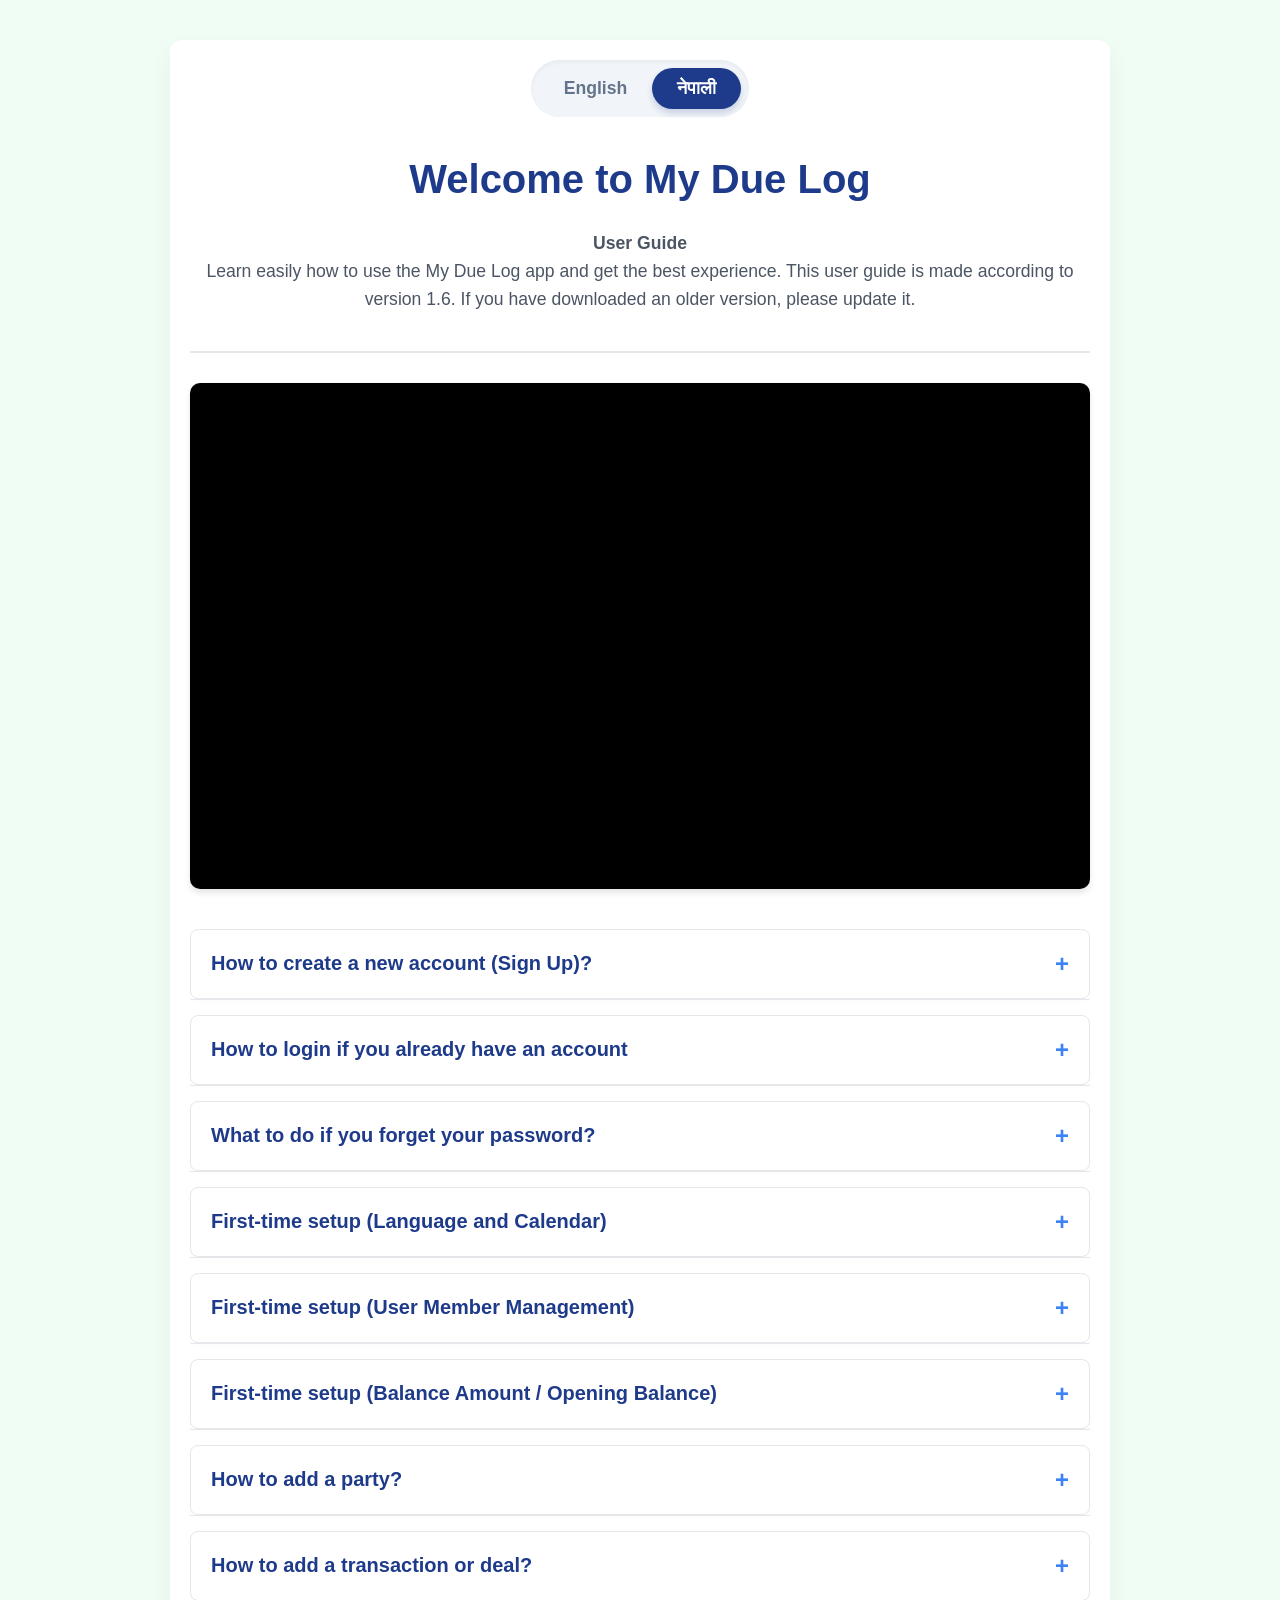
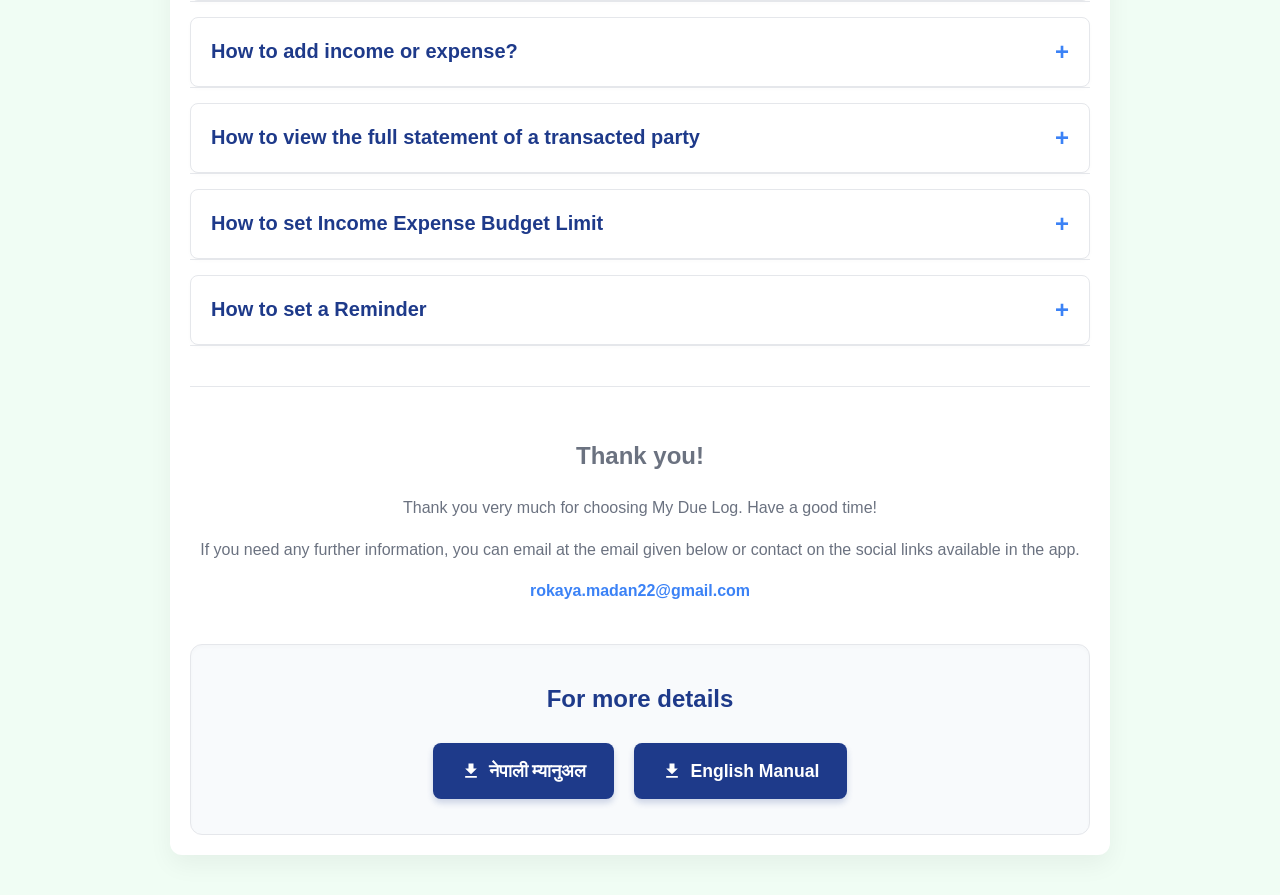
==== commit a16d5d02: "Update index.html" ====
--- a/manual/index.html
+++ b/manual/index.html
@@ -224,14 +224,14 @@
         
         <!-- Language Switcher -->
         <div class="lang-switch-container">
+            <button id="btn-en" class="lang-btn" onclick="setLanguage('en')">English</button>
             <button id="btn-ne" class="lang-btn active" onclick="setLanguage('ne')">नेपाली</button>
-            <button id="btn-en" class="lang-btn" onclick="setLanguage('en')">English</button>
         </div>
 
         <!-- ==============================================
                           NEPALI CONTENT 
              ============================================== -->
-        <div id="content-ne">
+        <div id="content-ne" style="display: none;">
             <div class="header">
                 <h1>My Due Log मा स्वागत छ</h1>
                 <p><strong>प्रयोगकर्ता निर्देशिका</strong><br>
@@ -446,7 +446,7 @@
         <!-- ==============================================
                           ENGLISH CONTENT 
              ============================================== -->
-        <div id="content-en" style="display: none;">
+        <div id="content-en">
             <div class="header">
                 <h1>Welcome to My Due Log</h1>
                 <p><strong>User Guide</strong><br>
@@ -455,7 +455,7 @@
 
              <!-- YouTube Video Embed for Nepali -->
             <div class="video-container">
-              <iframe width="560" height="315" src="https://www.youtube.com/embed/qnRjB6tPHvA?si=w1ixzlt_tI-mZ-3F&autoplay=1&mute=1" title="YouTube video player" frameborder="0" allow="accelerometer; autoplay; clipboard-write; encrypted-media; gyroscope; picture-in-picture; web-share" referrerpolicy="strict-origin-when-cross-origin" allowfullscreen></iframe>
+              <iframe width="560" height="315" src="https://www.youtube.com/embed/2-Jeq-F77mw?si=bMYHFUbwb0F1qsCy&autoplay=1&mute=1" title="YouTube video player" frameborder="0" allow="accelerometer; autoplay; clipboard-write; encrypted-media; gyroscope; picture-in-picture; web-share" referrerpolicy="strict-origin-when-cross-origin" allowfullscreen></iframe>
             </div>
 
             <!-- Section 1 -->
@@ -662,14 +662,14 @@
         
         <!-- थप डिटेल (More Details) Section -->
         <div class="manual-section">
-            <h3 id="manual-title">थप डिटेल हेर्न (For more details)</h3>
+            <h3 id="manual-title">For more details</h3>
             <div class="manual-buttons">
                 <!-- PDF हरूको लिंक यहाँ राख्नुहोस् -->
-                <a href="MyDueLog_UserGuide_Nepali.pdf" target="_blank" class="btn">
+                <a href="pdf/manual_nepali.pdf" target="_blank" class="btn">
                     <svg viewBox="0 0 24 24"><path d="M19 9h-4V3H9v6H5l7 7 7-7zM5 18v2h14v-2H5z"/></svg>
                     नेपाली म्यानुअल
                 </a>
-                <a href="MyDueLog_UserGuide_English.pdf" target="_blank" class="btn">
+                <a href="pdf/manual_eng.pdf" target="_blank" class="btn">
                     <svg viewBox="0 0 24 24"><path d="M19 9h-4V3H9v6H5l7 7 7-7zM5 18v2h14v-2H5z"/></svg>
                     English Manual
                 </a>
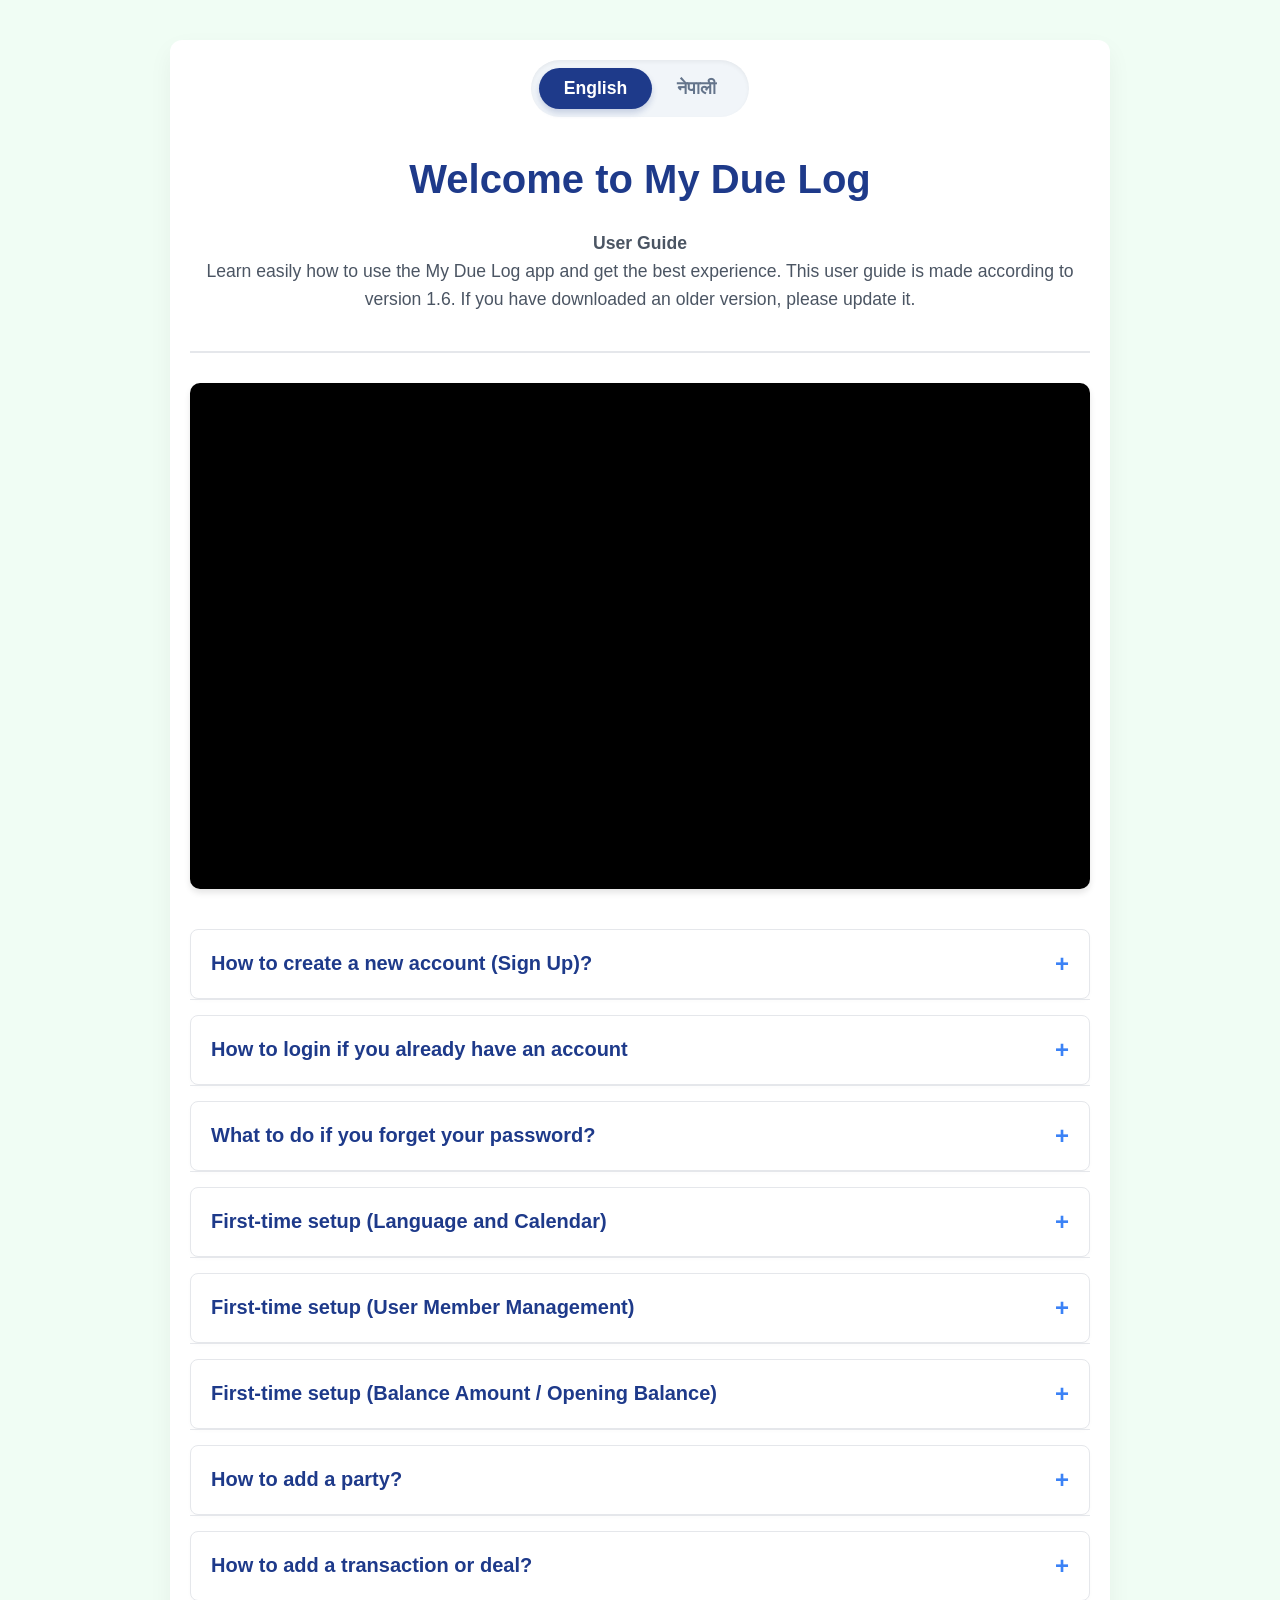
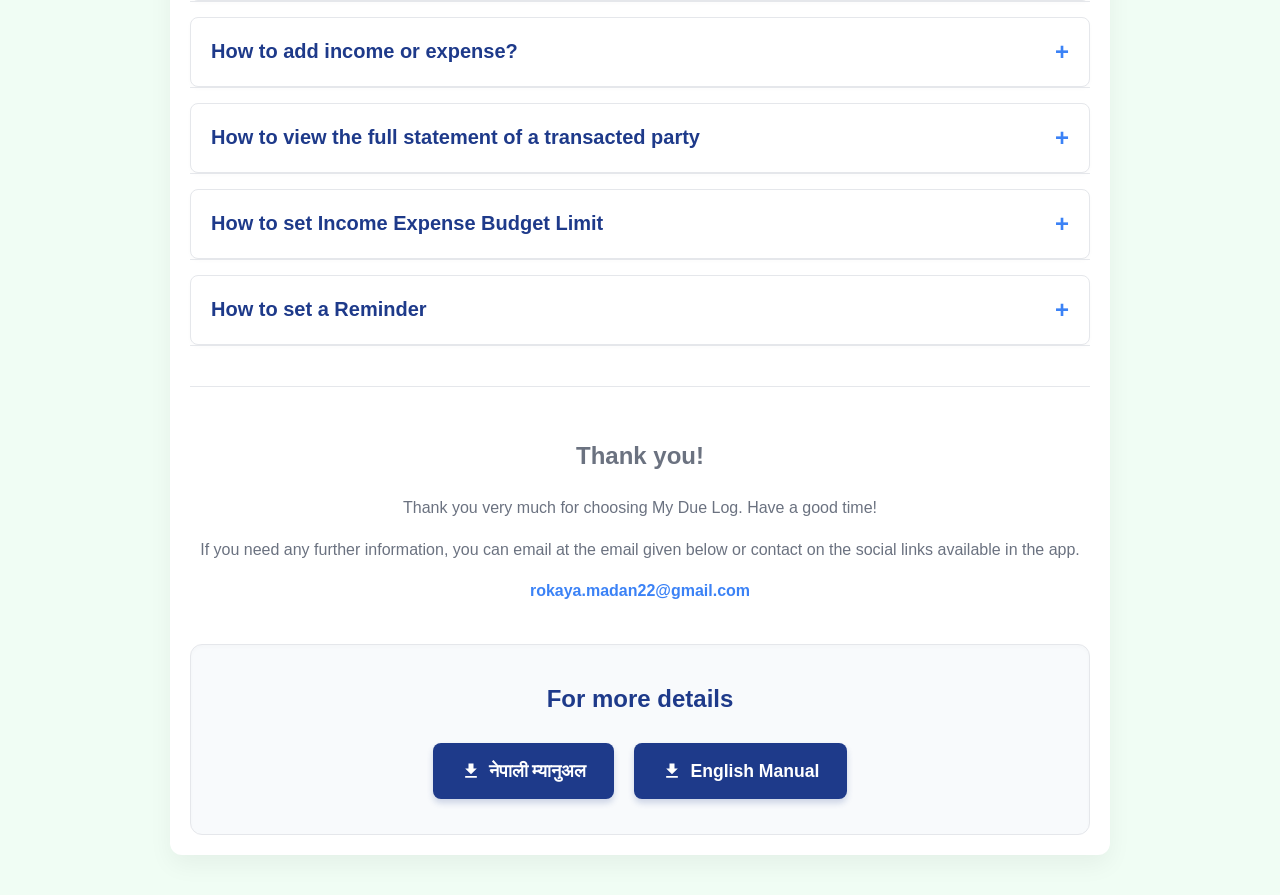
==== commit 33b87ab0: "Update index.html" ====
--- a/manual/index.html
+++ b/manual/index.html
@@ -6,7 +6,7 @@
     <title>My Due Log - User Guide / प्रयोगकर्ता निर्देशिका</title>
     <style>
         :root {
-            --primary: #1e3a8a; 
+            --primary: #1e3a8a;  
             --secondary: #3b82f6; 
             --background: #f0fdf4; 
             --text-color: #1f2937;
@@ -224,8 +224,8 @@
         
         <!-- Language Switcher -->
         <div class="lang-switch-container">
-            <button id="btn-en" class="lang-btn" onclick="setLanguage('en')">English</button>
-            <button id="btn-ne" class="lang-btn active" onclick="setLanguage('ne')">नेपाली</button>
+            <button id="btn-en" class="lang-btn active" onclick="setLanguage('en')">English</button>
+            <button id="btn-ne" class="lang-btn" onclick="setLanguage('ne')">नेपाली</button>
         </div>
 
         <!-- ==============================================
